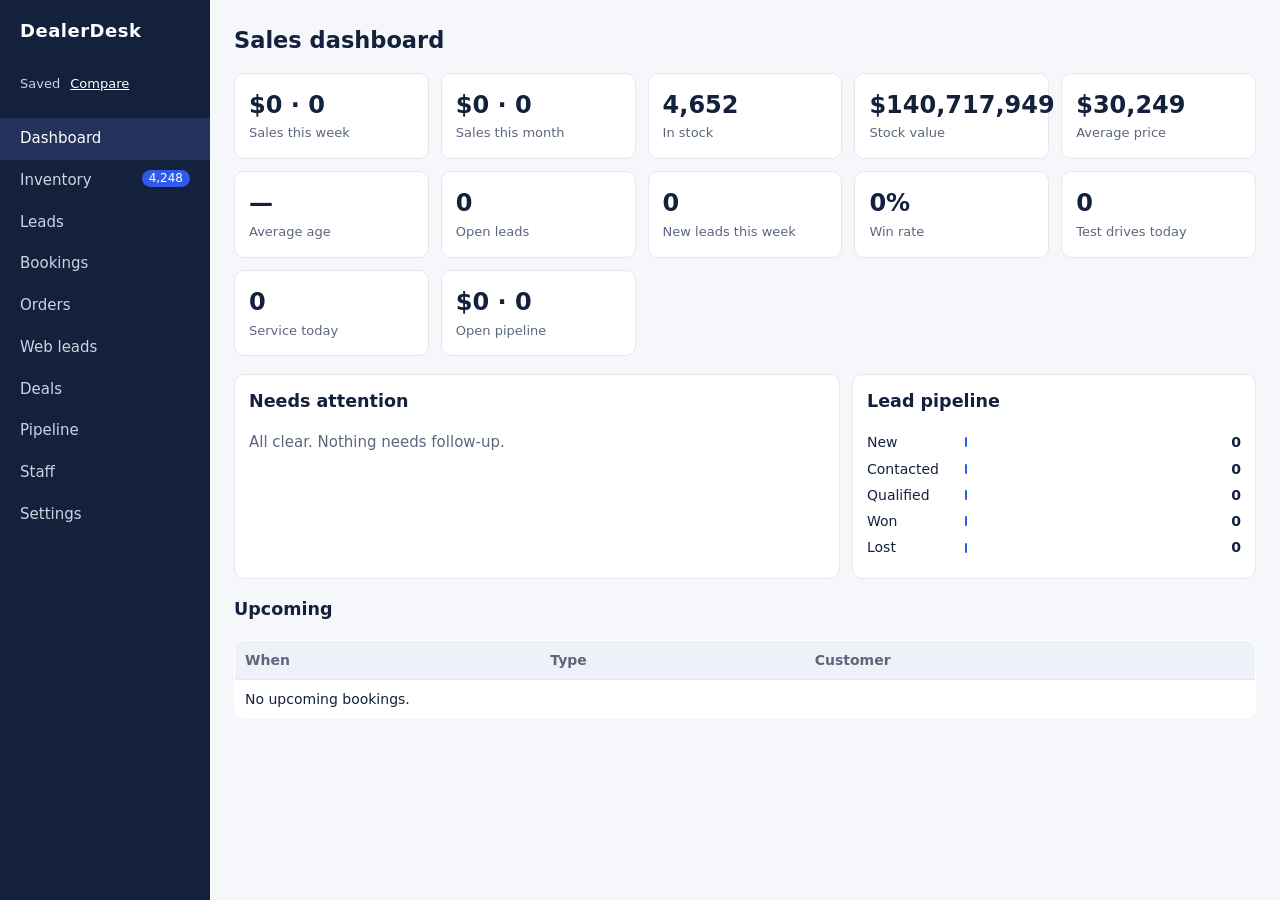
==== app.html @ 55e69df9 "Pipeline cards link to lead drawer via DDLeads.linkFor (same id, safe link only, escaped); tests" ====
<!doctype html><html lang="en"><head><meta charset="utf-8"><meta name="viewport" content="width=device-width,initial-scale=1">
<meta http-equiv="Content-Security-Policy" content="default-src 'self'; img-src data: blob: 'self' https:; style-src 'self' 'unsafe-inline'; script-src 'self' 'unsafe-inline'">
<link rel="icon" type="image/svg+xml" href="data:image/svg+xml,%3Csvg xmlns='http://www.w3.org/2000/svg' viewBox='0 0 64 64'%3E%3Crect width='64' height='64' rx='14' fill='#14213d'/%3E%3Ctext x='32' y='42' font-family='Helvetica,Arial,sans-serif' font-size='28' font-weight='700' fill='#fff' text-anchor='middle'%3EDD%3C/text%3E%3C/svg%3E"><title>DealerDesk</title>
<style>
:root{--ink:#14213d;--muted:#5c677d;--line:#e3e7ee;--bg:#f6f7fb;--card:#fff;--acc:#2f5bea;--ok:#1f8a5b;--warn:#b7791f;--bad:#c0392b}
*{box-sizing:border-box}body{margin:0;font:15px/1.45 system-ui,-apple-system,Segoe UI,Roboto,sans-serif;color:var(--ink);background:var(--bg);display:flex;min-height:100vh}
nav{width:210px;background:var(--ink);color:#fff;padding:18px 0;flex-shrink:0}nav h1{font-size:18px;margin:0 20px 18px;letter-spacing:.5px}
nav button{display:flex;justify-content:space-between;width:100%;background:none;border:0;color:#cdd3e0;text-align:left;padding:10px 20px;font:inherit;cursor:pointer}
nav button.on,nav button:hover{background:#22325a;color:#fff}.badge{background:var(--acc);color:#fff;border-radius:10px;padding:0 7px;font-size:12px}
main{flex:1;padding:24px;overflow:auto}h2{margin:0 0 16px;font-weight:600}
.kpis{display:grid;grid-template-columns:repeat(auto-fit,minmax(170px,1fr));gap:12px;margin-bottom:18px}
.kpi,.card{background:var(--card);border:1px solid var(--line);border-radius:10px;padding:14px}.kpi b{display:block;font-size:24px}.kpi span{color:var(--muted);font-size:13px}
table{width:100%;border-collapse:collapse;background:var(--card);border:1px solid var(--line);border-radius:10px;overflow:hidden}
th,td{padding:9px 10px;border-bottom:1px solid var(--line);text-align:left;font-size:14px}th{background:#eef1f7;font-weight:600;color:var(--muted)}
.pill{padding:2px 8px;border-radius:10px;font-size:12px;background:#eef1f7}.pill.closed{background:#e3f4ec;color:var(--ok)}.pill.pending{background:#fbf0dc;color:var(--warn)}.pill.lost{background:#f8e1de;color:var(--bad)}
form.row{display:flex;flex-wrap:wrap;gap:8px;margin:0 0 14px}input,select{padding:8px;border:1px solid var(--line);border-radius:6px;font:inherit}
.btn{background:var(--acc);color:#fff;border:0;border-radius:6px;padding:8px 14px;font:inherit;cursor:pointer}.btn.ghost{background:#fff;color:var(--ink);border:1px solid var(--line)}
.thumb{width:64px;height:42px;object-fit:cover;border-radius:4px;background:#eef1f7;display:block}.nophoto{width:64px;height:42px;border-radius:4px;background:#eef1f7}
.toast{position:fixed;right:18px;bottom:18px;background:var(--ink);color:#fff;padding:10px 16px;border-radius:8px;opacity:0;transition:.3s}.toast.on{opacity:1}
@media(max-width:700px){body{flex-direction:column}nav{width:100%;display:flex;overflow-x:auto;padding:8px}nav h1{display:none}nav button{width:auto;white-space:nowrap}main{padding:14px}table{display:block;overflow-x:auto;white-space:nowrap}.btn,input,select,nav button{min-height:44px}input,select{font-size:16px}}
@media(prefers-color-scheme:dark){:root{--ink:#e6e9f2;--muted:#9aa5bd;--line:#2c3550;--bg:#0f1424;--card:#171e33}nav{background:#0a0f1d}th{background:#1f2740}.btn.ghost{background:var(--card)}input,select{background:#0f1424;color:var(--ink)}.toast{background:#2f5bea}.pill,.thumb,.nophoto{background:#1f2740}}
.muted{color:var(--muted)}.row input[type=search]{min-width:240px;flex:1}details summary{cursor:pointer;font-weight:600}.btn[disabled]{opacity:.45;cursor:default}.board{display:grid;grid-template-columns:repeat(6,minmax(0,1fr));gap:10px;align-items:start}.pcol{background:var(--card);border:1px solid var(--line);border-radius:10px;padding:10px;min-width:0}.pcol h3{margin:0 0 8px;font-size:15px;display:flex;justify-content:space-between;align-items:center}.pcard{border:1px solid var(--line);border-radius:8px;padding:9px;margin-bottom:8px;display:grid;gap:3px;background:var(--bg);overflow-wrap:anywhere}.pcard span{font-size:14px}.pcard label{display:grid;gap:2px;font-size:12px;margin-top:4px}.pcard select{width:100%;min-height:44px}.plink{display:inline-flex;align-items:center;justify-content:center;min-height:44px;margin-top:4px;text-decoration:none}.pempty{margin:4px 0;font-size:13px}@media(max-width:1100px){.board{grid-template-columns:repeat(3,minmax(0,1fr))}}@media(max-width:700px){.board{grid-template-columns:minmax(0,1fr)}}.dash2{display:grid;grid-template-columns:minmax(0,3fr) minmax(0,2fr);gap:12px;margin-bottom:18px}.att{margin:0;padding-left:18px}.att li{margin:4px 0}.att li.hi{color:var(--bad)}.pipe{display:grid;grid-template-columns:90px 1fr 40px;align-items:center;gap:8px;margin:6px 0;font-size:14px}.pipe i{display:block;height:10px;border-radius:5px;background:var(--acc);min-width:2px}.pipe b{text-align:right}@media(max-width:700px){.dash2{grid-template-columns:1fr}}.ta{position:relative;flex:1;min-width:240px;display:flex}.ta input{flex:1}.ta-list{display:none;position:absolute;top:100%;left:0;right:0;z-index:5;background:var(--card);border:1px solid var(--line);border-radius:6px;max-height:320px;overflow:auto;box-shadow:0 6px 18px rgba(0,0,0,.12)}.ta-item{padding:9px 12px;cursor:pointer}.ta-item:hover{background:var(--bg)}.row input[type=number][data-inv]{width:110px}
.detail{display:grid;grid-template-columns:minmax(0,3fr) minmax(0,2fr);gap:22px;margin-bottom:18px}.hero-img{width:100%;aspect-ratio:16/10;object-fit:cover;border-radius:10px;background:var(--line)}.thumbs{display:flex;gap:8px;margin-top:8px;overflow-x:auto}.tbtn{border:2px solid transparent;padding:0;border-radius:6px;background:none;cursor:pointer}.tbtn.on{border-color:var(--acc)}.tbtn img{width:84px;height:54px;object-fit:cover;border-radius:4px;display:block}.price{font-size:28px;font-weight:700;margin:4px 0 8px}.specs th{width:160px}.feat{columns:2;padding-left:18px}main a{color:inherit}.pill.available{background:#e3f4ec;color:var(--ok)}.pill.hold{background:#fbf0dc;color:var(--warn)}.pill.sold{background:#f8e1de;color:var(--bad)}@media(max-width:800px){.detail{grid-template-columns:1fr}.feat{columns:1}}.dd-heart{background:none;border:1px solid var(--line);border-radius:6px;min-width:44px;min-height:44px;font-size:18px;color:var(--bad);cursor:pointer}.favbar{margin:0 20px 12px;font-size:13px;color:#cdd3e0}.favbar a{color:#fff}.favbar a{display:inline-flex;align-items:center;min-height:44px;padding:0 6px}</style></head><body>
<nav id="nav"><h1>DealerDesk</h1></nav><main id="main"></main><div class="toast" id="toast"></div>
<link rel="stylesheet" href="modules/booking.css"><link rel="stylesheet" href="modules/order.css">
<script>// DealerDesk data schema — standalone, no dependencies.
// Every normalize* function returns a clean object or throws SchemaError.
'use strict';

class SchemaError extends Error {
  constructor(field, message) { super(field + ': ' + message); this.field = field; }
}

const ENUMS = {
  condition: ['new', 'used'],
  carStatus: ['available', 'hold', 'sold'],
  testDriveStatus: ['requested', 'confirmed', 'completed', 'cancelled', 'no_show'],
  serviceType: ['oil_change', 'tires', 'brakes', 'inspection', 'detailing', 'diagnostic', 'other'],
  serviceStatus: ['booked', 'in_progress', 'done', 'cancelled'],
  leadSource: ['website', 'walk_in', 'phone', 'referral', 'social', 'other'],
  leadStatus: ['new', 'contacted', 'qualified', 'won', 'lost'],
  bodyType: ['sedan', 'coupe', 'hatchback', 'wagon', 'convertible', 'suv', 'pickup', 'minivan', 'van'],
  fuelType: ['gasoline', 'diesel', 'hybrid', 'plug-in hybrid', 'electric'],
  drivetrain: ['FWD', 'RWD', 'AWD', '4WD'],
};

const text = (v, max) => (typeof v === 'string' || (typeof v === 'number' && Number.isFinite(v)))
  ? String(v).replace(/[\u0000-\u001f\u007f\u2028\u2029]/g, ' ').replace(/\s+/g, ' ').trim().slice(0, max) : '';

function req(field, v, max) { const t = text(v, max); if (!t) throw new SchemaError(field, 'is required'); return t; }
function oneOf(field, v, list, dflt) {
  if (v == null || v === '') { if (dflt !== undefined) return dflt; throw new SchemaError(field, 'is required'); }
  const t = String(v).toLowerCase();
  if (!list.includes(t)) throw new SchemaError(field, 'must be one of ' + list.join(', '));
  return t;
}
function id(field, v) {
  const t = String(v == null ? '' : v);
  if (!/^[A-Za-z0-9_-]{1,40}$/.test(t)) throw new SchemaError(field, 'must be 1-40 letters, digits, - or _');
  return t;
}
function num(field, v, min, max, int) {
  const n = Number(v);
  if (typeof v === 'boolean' || (typeof v === 'string' && !v.trim()) || v == null || !Number.isFinite(n) || n < min || n > max || (int && !Number.isInteger(n)))
    throw new SchemaError(field, 'must be a ' + (int ? 'whole ' : '') + 'number from ' + min + ' to ' + max);
  return n;
}
function vin(v) {
  const t = text(v, 17).toUpperCase();
  if (!/^[A-HJ-NPR-Z0-9]{17}$/.test(t)) throw new SchemaError('vin', 'must be 17 characters (no I, O or Q)');
  return t;
}
function phone(field, v, optional) {
  const t = text(v, 30);
  if (!t && optional) return '';
  const digits = t.replace(/\D/g, '');
  if (digits.length < 7 || digits.length > 15 || !/^[+0-9 ().-]+$/.test(t)) throw new SchemaError(field, 'is not a valid phone number');
  return t;
}
function email(field, v, optional) {
  const t = text(v, 120).toLowerCase();
  if (!t && optional) return '';
  if (!/^[^\s@<>"']+@[^\s@<>"']+\.[a-z]{2,}$/.test(t)) throw new SchemaError(field, 'is not a valid email');
  return t;
}
// ISO local date-time "YYYY-MM-DDTHH:MM"
function when(field, v) {
  const t = text(v, 16);
  const m = /^(\d{4})-(\d{2})-(\d{2})T(\d{2}):(\d{2})$/.exec(t);
  if (!m) throw new SchemaError(field, 'must look like 2026-11-02T14:30');
  const d = new Date(+m[1], m[2] - 1, +m[3], +m[4], +m[5]);
  if (d.getMonth() !== m[2] - 1 || d.getDate() !== +m[3] || +m[4] > 23 || +m[5] > 59) throw new SchemaError(field, 'is not a real date/time');
  return t;
}
// Photos: https URLs or relative paths to image files inside the site. Nothing else.
function safeUrl(v) {
  if (typeof v !== 'string') return '';
  const u = v.trim();
  if (!u || u.length > 500 || /[\s"'<>\\`]/.test(u) || u.includes('..')) return '';
  if (/^https:\/\/[A-Za-z0-9.-]+(\/[A-Za-z0-9_\/.%~+-]*)?(\?[A-Za-z0-9_=&.%-]*)?$/.test(u)) return u;
  if (/^(\.\/)?[A-Za-z0-9_-][A-Za-z0-9_\/.-]*\.(webp|jpe?g|png|avif)$/i.test(u)) return u;
  return '';
}
function list(v, max, itemMax) {
  const out = [], seen = new Set();
  for (const x of Array.isArray(v) ? v : []) {
    const t = text(x, itemMax);
    if (t && !seen.has(t.toLowerCase())) { seen.add(t.toLowerCase()); out.push(t); }
  }
  return out.slice(0, max);
}
function obj(v, what) { if (!v || typeof v !== 'object' || Array.isArray(v)) throw new SchemaError(what, 'must be an object'); return v; }

function normalizeCustomer(c, field) {
  obj(c, field);
  const out = { name: req(field + '.name', c.name, 80), phone: phone(field + '.phone', c.phone, true), email: email(field + '.email', c.email, true) };
  if (!out.phone && !out.email) throw new SchemaError(field, 'needs a phone or an email');
  return out;
}

// Optional spec fields: only included when present and valid; a bad value throws.
function optNum(c, k, min, max) { return c[k] == null || c[k] === '' ? {} : { [k]: num(k, c[k], min, max, true) }; }
function optText(c, k, max) { const t = text(c[k], max); return t ? { [k]: t } : {}; }
function optSpecs(c) {
  const o = {
    ...optText(c, 'description', 600),
    ...(c.body_type ? { body_type: oneOf('body_type', c.body_type, ENUMS.bodyType) } : {}),
    ...optText(c, 'engine', 60), ...optText(c, 'transmission', 40),
    ...(c.drivetrain ? { drivetrain: oneOf('drivetrain', String(c.drivetrain).toLowerCase(), ENUMS.drivetrain.map(x => x.toLowerCase())).toUpperCase() } : {}),
    ...(c.fuel_type ? { fuel_type: oneOf('fuel_type', c.fuel_type, ENUMS.fuelType) } : {}),
    ...optNum(c, 'horsepower', 40, 2000),
    ...optNum(c, 'mpg_city', 5, 150), ...optNum(c, 'mpg_highway', 5, 150), ...optNum(c, 'mpg_combined', 5, 150),
    ...optNum(c, 'mpge', 20, 200), ...optNum(c, 'range_miles', 30, 700),
    ...optNum(c, 'doors', 2, 5), ...optNum(c, 'seats', 1, 15),
    ...optText(c, 'interior_color', 30),
  };
  if (o.fuel_type === 'electric' && (o.mpg_city || o.mpg_highway)) throw new SchemaError('mpg_city', 'electric cars use range_miles, not MPG');
  return o;
}
const optionalSpecs = optSpecs;

const YEAR_MAX = new Date().getFullYear() + 2;

function normalizeCar(c) {
  obj(c, 'car');
  const condition = oneOf('condition', c.condition, ENUMS.condition);
  const mileage = c.mileage == null || c.mileage === '' ? 0 : num('mileage', c.mileage, 0, 2000000, true);
  return {
    id: id('id', c.id),
    stock_no: req('stock_no', c.stock_no, 20),
    vin: vin(c.vin),
    year: num('year', c.year, 1900, YEAR_MAX, true),
    make: req('make', c.make, 40),
    model: req('model', c.model, 60),
    trim: text(c.trim, 60),
    price_cents: (c.price == null && c.price_cents != null) ? num('price_cents', c.price_cents, 0, 1000000000, true) : Math.round(num('price', c.price, 0, 10000000) * 100),
    mileage,
    color: text(c.color, 30),
    condition,
    status: oneOf('status', c.status, ENUMS.carStatus, 'available'),
    photos: (Array.isArray(c.photos) ? c.photos : []).map(safeUrl).filter(Boolean).slice(0, 30),
    features: list(c.features, 40, 60),
    ...optionalSpecs(c),
  };
}

function normalizeTestDrive(t, cars) {
  obj(t, 'test_drive');
  const out = {
    id: id('id', t.id),
    customer: normalizeCustomer(t.customer, 'customer'),
    car_id: id('car_id', t.car_id),
    at: when('at', t.at),
    status: oneOf('status', t.status, ENUMS.testDriveStatus, 'requested'),
    notes: text(t.notes, 300),
  };
  if (cars) {
    const car = cars.find(c => c.id === out.car_id);
    if (!car) throw new SchemaError('car_id', 'no car with that id');
    if (car.status === 'sold' && out.status !== 'cancelled') throw new SchemaError('car_id', 'that car is sold');
  }
  return out;
}

function normalizeServiceBooking(s) {
  obj(s, 'service_booking');
  const v = obj(s.vehicle, 'vehicle');
  return {
    id: id('id', s.id),
    customer: normalizeCustomer(s.customer, 'customer'),
    vehicle: {
      year: num('vehicle.year', v.year, 1900, YEAR_MAX, true),
      make: req('vehicle.make', v.make, 40),
      model: req('vehicle.model', v.model, 60),
      vin: v.vin ? vin(v.vin) : '',
      plate: text(v.plate, 12).toUpperCase(),
    },
    service_type: oneOf('service_type', s.service_type, ENUMS.serviceType),
    at: when('at', s.at),
    status: oneOf('status', s.status, ENUMS.serviceStatus, 'booked'),
    notes: text(s.notes, 300),
  };
}

function normalizeLead(l, cars) {
  obj(l, 'lead');
  const out = {
    id: id('id', l.id),
    name: req('name', l.name, 80),
    phone: phone('phone', l.phone, true),
    email: email('email', l.email, true),
    interest_car_id: l.interest_car_id ? id('interest_car_id', l.interest_car_id) : null,
    source: oneOf('source', l.source, ENUMS.leadSource, 'website'),
    status: oneOf('status', l.status, ENUMS.leadStatus, 'new'),
    notes: text(l.notes, 1000),
  };
  if (!out.phone && !out.email) throw new SchemaError('lead', 'needs a phone or an email');
  if (cars && out.interest_car_id && !cars.some(c => c.id === out.interest_car_id)) throw new SchemaError('interest_car_id', 'no car with that id');
  return out;
}

const MAX_CARS = 20000;
// Whole dealership dataset. Unique ids per collection, cross-references checked.
function normalizeDealership(d) {
  obj(d, 'dealership');
  const arr = (v, name) => { if (v == null) return []; if (!Array.isArray(v)) throw new SchemaError(name, 'must be a list'); return v; };
  const uniq = (arr, name) => { const s = new Set(); for (const x of arr) { if (s.has(x.id)) throw new SchemaError(name, 'duplicate id ' + x.id); s.add(x.id); } return arr; };
  const rawCars = arr(d.cars, 'cars');
  if (rawCars.length > MAX_CARS) throw new SchemaError('cars', 'too many cars: ' + rawCars.length + ' (limit ' + MAX_CARS + '). Split the inventory or raise MAX_CARS.');
  const cars = uniq(rawCars.map(normalizeCar), 'cars');
  const stock = new Set(); for (const c of cars) { if (stock.has(c.stock_no)) throw new SchemaError('cars', 'duplicate stock_no ' + c.stock_no); stock.add(c.stock_no); }
  return {
    dealer_name: text(d.dealer_name, 80) || 'Our dealership',
    cars,
    test_drives: uniq(arr(d.test_drives, 'test_drives').map(t => normalizeTestDrive(t, cars)), 'test_drives'),
    service_bookings: uniq(arr(d.service_bookings, 'service_bookings').map(normalizeServiceBooking), 'service_bookings'),
    leads: uniq(arr(d.leads, 'leads').map(l => normalizeLead(l, cars)), 'leads'),
  };
}

const api = { MAX_CARS, SchemaError, ENUMS, safeUrl, normalizeCar, normalizeTestDrive, normalizeServiceBooking, normalizeLead, normalizeDealership };
if (typeof module !== 'undefined' && module.exports) module.exports = api;
else if (typeof window !== 'undefined') window.DealerDeskSchema = api;
</script>
<script>// DealerDesk sales dashboard data. Plain JS, no dependencies, pure functions (no DOM, no storage writes).
// Node: require('./dashboard.js')   Browser: window.DealerDeskDashboard
// Every function takes plain data plus `now` (Date, ms or ISO string; default = current time) and never throws
// on missing/empty/odd input. Money is in cents. "Today/week/month" use the local time zone; weeks start Monday.
(function (root) {
  'use strict';
  var DAY = 86400000;
  var arr = function (v) { return Array.isArray(v) ? v.filter(function (x) { return x && typeof x === 'object'; }) : []; };
  var cents = function (v) { var n = Number(v); return Number.isFinite(n) && n > 0 ? Math.round(n) : 0; };
  var inc = function (o, k) { k = k == null || k === '' ? 'unknown' : String(k); if (!Object.prototype.hasOwnProperty.call(o, k) && k in o) k = 'unknown:' + k; o[k] = (Object.prototype.hasOwnProperty.call(o, k) ? o[k] : 0) + 1; };
  var pad = function (n) { return String(n).padStart(2, '0'); };
  function toDate(v) {
    if (v instanceof Date) return isNaN(v) ? null : v;
    if (typeof v === 'number' && Number.isFinite(v)) return new Date(v);
    if (typeof v === 'string' && v.trim()) {
      var m = /^(\d{4})-(\d{2})-(\d{2})(?:[T ](\d{2}):(\d{2}))?$/.exec(v.trim()); // local date or local date-time
      if (m) return new Date(+m[1], m[2] - 1, +m[3], +(m[4] || 0), +(m[5] || 0));
      var d = new Date(v); return isNaN(d) ? null : d;
    }
    return null;
  }
  function nowDate(now) { return toDate(now == null ? Date.now() : now) || new Date(); }
  function dayKey(d) { return d.getFullYear() + '-' + pad(d.getMonth() + 1) + '-' + pad(d.getDate()); }
  function startOfDay(d) { return new Date(d.getFullYear(), d.getMonth(), d.getDate()); }
  function startOfWeek(d) { var s = startOfDay(d); s.setDate(s.getDate() - ((s.getDay() + 6) % 7)); return s; }
  function startOfMonth(d) { return new Date(d.getFullYear(), d.getMonth(), 1); }

  // When a record was created: createdAt / created_at / listed_at / added_at, else the app's uid() timestamp ("ld-<base36 ms><4 random>").
  function createdTime(r) {
    var v = r.createdAt != null ? r.createdAt : r.created_at != null ? r.created_at : r.listed_at != null ? r.listed_at : r.added_at;
    var d = toDate(v); if (d) return d.getTime();
    var m = /^[a-z]+-([0-9a-z]{7,9})[0-9a-z]{4}$/.exec(String(r.id || ''));
    if (m) { var t = parseInt(m[1], 36); if (t > 1.5e12 && t < 4e12) return t; }
    return null;
  }
  // Appointment time: schema `at` ("YYYY-MM-DDTHH:MM") or booking module `date` + `time`.
  function apptTime(b) { return toDate(b.at || (b.date ? b.date + (b.time ? 'T' + b.time : '') : null)); }
  function customerName(b) { var c = b.customer; return (c && typeof c === 'object' ? c.name : c) || b.name || ''; }

  // Status normalisation across the app (schema names) and the booking module.
  var TD_MAP = Object.assign(Object.create(null), { booked: 'requested', 'no-show': 'no_show' });
  var SV_MAP = Object.assign(Object.create(null), { scheduled: 'booked', 'checked-in': 'in_progress', 'in-progress': 'in_progress', ready: 'in_progress', 'picked-up': 'done' });
  var tdStatus = function (s) { s = String(s || 'requested').toLowerCase(); return TD_MAP[s] || s; };
  var svStatus = function (s) { s = String(s || 'booked').toLowerCase(); return SV_MAP[s] || s; };

  function pick(data, a, b) { data = data && typeof data === 'object' ? data : {}; return arr(data[a] != null ? data[a] : data[b]); }

  function inventoryStats(cars, now) {
    var n = nowDate(now).getTime(), list = arr(cars);
    var out = { total: list.length, available: 0, hold: 0, sold: 0, by_body_type: {}, by_fuel: {}, by_make: {}, avg_price_cents: 0, avg_age_days: null, stock_value_cents: 0 };
    var priceSum = 0, priceN = 0, ageSum = 0, ageN = 0;
    list.forEach(function (c) {
      var st = String(c.status || 'available').toLowerCase(); if (st === 'pending') st = 'hold';
      if (st === 'available' || st === 'hold' || st === 'sold') out[st]++;
      inc(out.by_body_type, c.body_type); inc(out.by_fuel, c.fuel_type || c.fuel); inc(out.by_make, c.make);
      var p = cents(c.price_cents != null ? c.price_cents : Number(c.price) * 100);
      if (st === 'available' || st === 'hold') { if (p) { priceSum += p; priceN++; } out.stock_value_cents += p; }
      var t = createdTime(c); if (t != null && t <= n && (st === 'available' || st === 'hold')) { ageSum += (n - t) / DAY; ageN++; }
    });
    out.avg_price_cents = priceN ? Math.round(priceSum / priceN) : 0; // unsold cars only
    out.avg_age_days = ageN ? Math.round(ageSum / ageN * 10) / 10 : null; // null when no car has a listed/created time
    return out;
  }

  function leadStats(leads, now) {
    var d = nowDate(now), day0 = startOfDay(d).getTime(), wk0 = startOfWeek(d).getTime(), list = arr(leads);
    var out = { total: list.length, by_status: { new: 0, contacted: 0, qualified: 0, won: 0, lost: 0 }, by_source: {}, new_today: 0, new_this_week: 0, conversion_rate: 0, win_rate: 0 };
    list.forEach(function (l) {
      inc(out.by_status, String(l.status || 'new').toLowerCase()); inc(out.by_source, l.source || (l.interest ? 'website' : null));
      var t = createdTime(l); if (t != null) { if (t >= day0) out.new_today++; if (t >= wk0) out.new_this_week++; }
    });
    var won = out.by_status.won, lost = out.by_status.lost;
    out.conversion_rate = list.length ? Math.round(won / list.length * 1000) / 1000 : 0; // won / all leads
    out.win_rate = won + lost ? Math.round(won / (won + lost) * 1000) / 1000 : 0;      // won / closed (won+lost)
    return out;
  }

  function bookingStats(list, now, normStatus, inactive) {
    var d = nowDate(now), today = dayKey(d), out = { total: 0, today: [], upcoming: [], by_status: {} };
    arr(list).forEach(function (b) {
      var s = normStatus(b.status); out.total++; inc(out.by_status, s);
      var t = apptTime(b); if (!t || inactive[s]) return;
      var item = { id: b.id, at: t.getTime(), when: dayKey(t) + 'T' + pad(t.getHours()) + ':' + pad(t.getMinutes()), customer: customerName(b), status: s, car_id: b.car_id || b.vin || b.stock || null, service_type: b.service_type || b.type || undefined };
      if (dayKey(t) === today) out.today.push(item); else if (t > d) out.upcoming.push(item);
    });
    var by = function (a, b) { return a.at - b.at; }; out.today.sort(by); out.upcoming.sort(by);
    return out;
  }
  var testDriveStats = function (list, now) { return bookingStats(list, now, tdStatus, { cancelled: 1, completed: 1, no_show: 1 }); };
  var serviceStats = function (list, now) { return bookingStats(list, now, svStatus, { cancelled: 1, done: 1 }); };

  // Deals (app: pending/closed/lost) and orders (any status string) as one pipeline.
  function dealAmount(x) { return cents(x.price_cents != null ? x.price_cents : x.total_cents != null ? x.total_cents : Number(x.price != null ? x.price : x.total) * 100); }
  function pipeline(deals, orders) {
    var out = { stages: Object.create(null), open_count: 0, open_value_cents: 0 };
    var add = function (x, kind) {
      var s = String(x.status || x.stage || 'pending').toLowerCase(), a = dealAmount(x);
      var g = Object.prototype.hasOwnProperty.call(out.stages, s) ? out.stages[s] : (out.stages[s] = { count: 0, value_cents: 0, deals: 0, orders: 0 });
      g.count++; g.value_cents += a; g[kind]++;
      if (!/^(closed|won|sold|delivered|completed|lost|cancelled|canceled)$/.test(s)) { out.open_count++; out.open_value_cents += a; }
    };
    arr(deals).forEach(function (x) { add(x, 'deals'); }); arr(orders).forEach(function (x) { add(x, 'orders'); });
    return out;
  }

  function salesTotals(deals, orders, now) {
    var d = nowDate(now), wk0 = startOfWeek(d).getTime(), mo0 = startOfMonth(d).getTime(), end = d.getTime();
    var out = { week_cents: 0, week_count: 0, month_cents: 0, month_count: 0 };
    arr(deals).concat(arr(orders)).forEach(function (x) {
      if (!/^(closed|won|sold|delivered|completed)$/.test(String(x.status || '').toLowerCase())) return;
      var t = toDate(x.closed_at || x.closedAt || x.date || x.created_at || x.createdAt); if (!t) return; t = t.getTime();
      if (t > end) return; // ignore future-dated
      var a = dealAmount(x);
      if (t >= wk0) { out.week_cents += a; out.week_count++; }
      if (t >= mo0) { out.month_cents += a; out.month_count++; }
    });
    return out;
  }

  function needsAttention(data, now) {
    var d = nowDate(now), n = d.getTime(), today = dayKey(d), out = [];
    pick(data, 'leads').forEach(function (l) {
      if (String(l.status || 'new').toLowerCase() !== 'new' || l.contacted_at || l.contactedAt) return;
      var t = createdTime(l); if (t == null || n - t <= DAY) return;
      out.push({ type: 'lead_uncontacted', id: l.id, name: l.name || '', hours_waiting: Math.floor((n - t) / 3600000), message: (l.name || 'A lead') + ' has waited over 24 hours with no contact.' });
    });
    pick(data, 'test_drives', 'testDrives').forEach(function (b) {
      var t = apptTime(b); if (!t || dayKey(t) !== today || tdStatus(b.status) !== 'requested') return;
      out.push({ type: 'test_drive_unconfirmed', id: b.id, name: customerName(b), at: t.getTime(), message: 'Test drive today at ' + pad(t.getHours()) + ':' + pad(t.getMinutes()) + ' for ' + (customerName(b) || 'a customer') + ' is not confirmed.' });
    });
    return out.sort(function (a, b) { return (b.hours_waiting || 0) - (a.hours_waiting || 0) || (a.at || 0) - (b.at || 0); });
  }

  function summary(data, now) {
    var d = nowDate(now);
    var deals = pick(data, 'deals'), orders = pick(data, 'orders');
    return {
      generated_at: d.toISOString(),
      inventory: inventoryStats(pick(data, 'cars'), d),
      leads: leadStats(pick(data, 'leads'), d),
      test_drives: testDriveStats(pick(data, 'test_drives', 'testDrives'), d),
      service: serviceStats(pick(data, 'service_bookings', 'serviceBookings'), d),
      pipeline: pipeline(deals, orders),
      sales: salesTotals(deals, orders, d),
      needs_attention: needsAttention(data, d),
    };
  }

  // Convenience: build `data` from the live app's localStorage (read-only). getItem = key => string|null.
  // baseCars = cars.json `cars`. Keys: 'dealerdesk.v2' (app state), 'dealerdesk.leads.v1' (web leads), 'dealerdesk_booking' (booking module).
  function fromStorage(getItem, baseCars) {
    var read = function (k) { try { var v = getItem(k); return v ? JSON.parse(v) : null; } catch (e) { return null; } };
    var st = read('dealerdesk.v2') || {}, web = read('dealerdesk.leads.v1'), bk = read('dealerdesk_booking') || {};
    var removed = {};
    (Array.isArray(st.cars_removed) ? st.cars_removed : []).forEach(function (id) { removed[id] = 1; });
    var ov = st.car_overrides && typeof st.car_overrides === 'object' ? st.car_overrides : {};
    var seen = {}, all = arr(baseCars).concat(arr(st.cars_added));
    var cars = all.reverse().filter(function (c) { if (c.id == null) return true; var k = String(c.id); if (seen[k]) return false; seen[k] = 1; return true; }).reverse()
      .filter(function (c) { return !removed[c.id]; })
      .map(function (c) { return ov[c.id] ? Object.assign({}, c, ov[c.id]) : c; });
    return {
      cars: cars,
      leads: arr(st.leads).concat(arr(web)),
      test_drives: arr(st.test_drives).concat(arr(bk.testDrives)),
      service_bookings: arr(st.service_bookings).concat(arr(bk.serviceBookings || bk.services)),
      deals: arr(st.deals),
      orders: arr(st.orders),
    };
  }

  var api = { summary: summary, inventoryStats: inventoryStats, leadStats: leadStats, testDriveStats: testDriveStats, serviceStats: serviceStats,
    pipeline: pipeline, salesTotals: salesTotals, needsAttention: needsAttention, fromStorage: fromStorage, _createdTime: createdTime };
  if (typeof module !== 'undefined' && module.exports) module.exports = api; else root.DealerDeskDashboard = api;
})(typeof self !== 'undefined' ? self : this);
</script><script src="modules/store.js"></script><script src="modules/inventory.js"></script><script src="modules/favorites.js"></script><script src="modules/compare.js"></script><script src="modules/leads.js"></script><script src="modules/qr.js"></script><script src="modules/qr-label.js"></script><script src="modules/booking.js"></script><script src="modules/order.js"></script>
<script>
(function(){
'use strict';
var S=window.DealerDeskSchema,KEY='dealerdesk.v2',OLD='dealerdesk.v1',PAGE=50;
var WL=null;try{if(window.DDLeads)WL=window.DDLeads.create()}catch(e){}
function uid(p){return p+'-'+Date.now().toString(36)+Math.random().toString(36).slice(2,6)}
function today(){var d=new Date();return d.getFullYear()+'-'+String(d.getMonth()+1).padStart(2,'0')+'-'+String(d.getDate()).padStart(2,'0')}
function esc(v){return String(v==null?'':v).replace(/[&<>"']/g,function(c){return'&#'+c.charCodeAt(0)+';'})}
var base={dealer_name:'',cars:[],test_drives:[],service_bookings:[],leads:[]},baseOk=false;
function blank(){return{schema:2,settings:{dealer_name:'',currency:'USD',tax_rate:6,sound:true},staff:[{id:'st-1',name:'Dana Reyes',role:'Sales Manager'},{id:'st-2',name:'Marcus Lee',role:'Sales'},{id:'st-3',name:'Priya Shah',role:'Service Advisor'}],
 deals:[],leads:[],test_drives:[],service_bookings:[],seeded:false,car_overrides:{},cars_added:[],cars_removed:[]}}
/* v1 -> v2 migration (old app field names -> schema.js names). Invalid old records are dropped, not crashed on. */
function migrate(o){var d=blank(),bad=0;o=o||{};var st=o.settings||{};
 d.settings={dealer_name:st.dealer||'',currency:st.currency||'USD',tax_rate:+st.taxRate||0,sound:st.sound!==false};
 if(Array.isArray(o.staff)&&o.staff.length)d.staff=o.staff.map(function(s){return{id:'st-'+String(s.id).replace(/[^\w-]/g,''),name:String(s.name||''),role:String(s.role||'Sales')}});
 var sample=NM(),map=NM();['c1','c2','c3','c4'].forEach(function(k){sample[k]=1});
 (o.cars||[]).forEach(function(c){if(sample[c.id])return;try{var n=S.normalizeCar({id:'car-u'+String(c.id).replace(/[^\w-]/g,''),stock_no:'U'+String(c.id).slice(-8),vin:c.vin,year:c.year,make:c.make,model:c.model,price:+c.price||0,mileage:+c.mileage||0,condition:'used',status:{Pending:'hold',Sold:'sold'}[c.status]||'available',photos:c.photo?[c.photo]:[]});d.cars_added.push(n);map[c.id]=n.id}catch(e){bad++}});
 d.leads=[];(o.leads||[]).forEach(function(l){try{d.leads.push(S.normalizeLead({id:'ld-u'+String(l.id).replace(/[^\w-]/g,''),name:l.name,phone:l.phone,interest_car_id:map[l.carId]||null,source:{'Walk-in':'walk_in',Phone:'phone',Website:'website'}[l.source]||'other',status:{New:'new',Contacted:'contacted',Qualified:'qualified',Closed:'won',Lost:'lost'}[l.status]||'new',notes:l.source==='QR'?'QR code':''}))}catch(e){bad++}});
 d.test_drives=[];d.service_bookings=[];
 (o.deals||[]).forEach(function(x){if(!map[x.carId])return;d.deals.push({id:'dl-u'+String(x.id).replace(/[^\w-]/g,''),car_id:map[x.carId],buyer:String(x.buyer||''),price_cents:Math.round((+x.price||0)*100),staff_id:'st-'+x.staffId,status:{Closed:'closed',Lost:'lost'}[x.status]||'pending',date:x.date||today()})});
 d.seeded=true;d.migrated_from_v1=true;d.migration_dropped=bad;return d}
function load(){try{var r=localStorage.getItem(KEY);if(r){var d=JSON.parse(r);if(d&&d.schema===2)return Object.assign(blank(),d)}}catch(e){}
 try{var o=localStorage.getItem(OLD);if(o){var m=migrate(JSON.parse(o));return m}}catch(e){}var b=blank();b.firstRun=true;return b}
var st=load();function save(){var c=Object.assign({},st);delete c.firstRun;localStorage.setItem(KEY,JSON.stringify(c))}
function seedFromBase(){if(!st.seeded&&baseOk){st.seeded=true;st.leads=base.leads.concat(st.leads);st.test_drives=base.test_drives.concat(st.test_drives);st.service_bookings=base.service_bookings.concat(st.service_bookings)}if(!st.settings.dealer_name&&base.dealer_name&&base.dealer_name!=='Our dealership')st.settings.dealer_name=base.dealer_name}
function NM(){return Object.create(null)}function own(o,k){return Object.prototype.hasOwnProperty.call(o,k)}
var carCache=null;function cars(){if(carCache)return carCache;var rm=NM();st.cars_removed.forEach(function(i){rm[i]=1});
 carCache=base.cars.filter(function(c){return!rm[c.id]}).map(function(c){var o=own(st.car_overrides,c.id)?st.car_overrides[c.id]:null;return o?Object.assign({},c,o):c}).concat(st.cars_added.filter(function(c){return!rm[c.id]}));
 carCache.byId=NM();carCache.forEach(function(c){carCache.byId[c.id]=c});return carCache}
function dirty(){carCache=null}
function car(id){return cars().byId[id]}
function carName(id){var c=car(id);return c?c.year+' '+c.make+' '+c.model+(c.trim?' '+c.trim:''):(id?'Removed car':'—')}
function staff(id){var s=st.staff.find(function(x){return x.id===id});return s?s.name:(id?'Removed staff':'—')}
function money(c){try{return new Intl.NumberFormat('en-US',{style:'currency',currency:st.settings.currency,maximumFractionDigits:0}).format((+c||0)/100)}catch(e){return'$'+Math.round((+c||0)/100)}}
function label(s){return String(s||'').replace(/_/g,' ').replace(/^./,function(x){return x.toUpperCase()})}
function opts(list,lab,sel,blankL){return(blankL!=null?'<option value="">'+esc(blankL)+'</option>':'')+list.map(function(x){var v=typeof x==='string'?x:x.id;return'<option value="'+esc(v)+'"'+(v===sel?' selected':'')+'>'+esc(lab(x))+'</option>'}).join('')}
function empty(n,msg){return'<tr><td class="empty" colspan="'+n+'">'+esc(msg)+'</td></tr>'}
var actx;function chime(){if(!st.settings.sound)return;try{actx=actx||new(window.AudioContext||window.webkitAudioContext)();var t=actx.currentTime,o=actx.createOscillator(),g=actx.createGain();o.type='sine';o.frequency.setValueAtTime(660,t);o.frequency.linearRampToValueAtTime(880,t+0.18);g.gain.setValueAtTime(0.0001,t);g.gain.exponentialRampToValueAtTime(0.12,t+0.03);g.gain.exponentialRampToValueAtTime(0.0001,t+0.6);o.connect(g).connect(actx.destination);o.start(t);o.stop(t+0.65)}catch(e){}}
function toast(m){var t=document.getElementById('toast');t.textContent=m;t.classList.add('on');clearTimeout(toast.h);toast.h=setTimeout(function(){t.classList.remove('on')},2200)}
var NOPHOTO='assets/site/no-photo.webp';
function photo(c){var p=(c.photos&&c.photos[0])||NOPHOTO;return'<img class="thumb" loading="lazy" decoding="async" alt="" src="'+esc(p)+'" data-fallback="1">'}
function plural(n,w,pl){n=+n||0;return n.toLocaleString()+' '+(n===1?w:(pl||w+'s'))}
function schemaErr(e){var m=String(e&&e.message||'invalid');if(!(e&&e.field))return'Could not save: '+m;var f=String(e.field);if(m.toLowerCase().indexOf(f.toLowerCase()+':')===0)m=m.slice(f.length+1).replace(/^\s+/,'');return label(f)+': '+m}
var BODY={sedan:'Sedan',suv:'SUV',pickup:'Pickup',hatch:'Hatchback',ev:'Sedan',minivan:'Minivan',coupe:'Coupe',convertible:'Convertible',wagon:'Wagon',luxury:'Sedan',compact:'Hatchback'};
function bodyType(c){if(c.body_type){var bt=String(c.body_type).toLowerCase();return{suv:'SUV',pickup:'Pickup',truck:'Pickup',hatchback:'Hatchback',van:'Minivan',minivan:'Minivan'}[bt]||label(bt)}var m=/cars\/([a-z]+)-/.exec((c.photos||[])[0]||'');return m&&BODY[m[1]]||'Other'}
var UV=NM();function uniqVals(fn){var cs=cars(),k=fn.name+cs.length;if(UV[k])return UV[k];var o=NM();cs.forEach(function(c){o[fn(c)]=1});return UV[k]=Object.keys(o).sort()}
function fuel(c){var ft=c.fuel_type||c.fuel;if(ft)return({ev:'Electric',electric:'Electric',phev:'Plug-in hybrid',hybrid:'Hybrid',gas:'Gasoline',gasoline:'Gasoline',diesel:'Diesel'})[String(ft).toLowerCase()]||label(ft);var t=((c.photos||[])[0]||'')+' '+c.model+' '+c.trim+' '+(c.features||[]).join(' ');return/\bev-|electric|\bEV\b/i.test(t)?'Electric':/hybrid/i.test(t)?'Hybrid':'Gasoline'}
function describe(c){if(c.description)return c.description;return(c.condition==='new'?'Brand-new ':'Pre-owned ')+c.year+' '+c.make+' '+c.model+(c.trim?' '+c.trim:'')+(c.color?' in '+c.color.toLowerCase():'')+'. '+(c.condition==='new'?'Delivery miles only. ':c.mileage.toLocaleString()+' miles. ')+((c.features||[]).length?'Highlights: '+c.features.slice(0,4).join(', ')+'.':'')}
/* Type-ahead: up to 5 model suggestions per matching make */
function suggest(q){q=String(q||'').trim().toLowerCase();if(!q)return[];var mm=NM();cars().forEach(function(c){var k=c.make;(mm[k]=mm[k]||NM())[c.model]=(mm[k][c.model]||0)+1});var out=[];
 Object.keys(mm).sort().forEach(function(mk){var models=Object.keys(mm[mk]).sort(function(a,b){return mm[mk][b]-mm[mk][a]||(a<b?-1:1)});var mkHit=mk.toLowerCase().indexOf(q)===0;
  var hits=models.filter(function(m){return mkHit||(mk+' '+m).toLowerCase().indexOf(q)>=0||m.toLowerCase().indexOf(q)===0}).slice(0,5);hits.forEach(function(m){out.push({make:mk,model:m,count:mm[mk][m]})})});return out.slice(0,25)}
/* Inventory: minimal, swappable for coder 3's module via DealerDesk.registerView('inventory',...) */
var inv={q:'',status:'',condition:'',make:'',model:'',body:'',fuel:'',pmin:'',pmax:'',ymin:'',ymax:'',mmax:'',sort:'newest',page:0};
function invList(){var q=inv.q.toLowerCase();var l=cars().filter(function(c){return(!inv.status||c.status===inv.status)&&(!inv.condition||c.condition===inv.condition)&&(!inv.make||c.make===inv.make)&&(!inv.model||c.model===inv.model)&&(!inv.body||bodyType(c)===inv.body)&&(!inv.fuel||fuel(c)===inv.fuel)&&(inv.pmin===''||c.price_cents>=inv.pmin*100)&&(inv.pmax===''||c.price_cents<=inv.pmax*100)&&(inv.ymin===''||c.year>=+inv.ymin)&&(inv.ymax===''||c.year<=+inv.ymax)&&(inv.mmax===''||c.mileage<=+inv.mmax)&&(!q||(c.year+' '+c.make+' '+c.model+' '+c.trim+' '+c.vin+' '+c.stock_no+' '+c.color).toLowerCase().indexOf(q)>=0)});
 var f={price_asc:function(a,b){return a.price_cents-b.price_cents},price_desc:function(a,b){return b.price_cents-a.price_cents},year_desc:function(a,b){return b.year-a.year},mileage_asc:function(a,b){return a.mileage-b.mileage},newest:null}[inv.sort];return f?l.slice().sort(f):l}
var PSTAGES=[['lead','Lead'],['test_drive','Test drive'],['negotiating','Negotiating'],['reserved','Reserved/Ordered'],['sold','Sold'],['lost','Lost']],PSK={lead:1,test_drive:1,negotiating:1,reserved:1,sold:1,lost:1};
function leadLink(id){if(!id||!WL||!window.DDLeads||typeof DDLeads.linkFor!=='function')return'';var l=WL.get(id);if(!l||l.id!==id)return'';var u=DDLeads.linkFor(id);if(typeof u!=='string'||!u||u.indexOf('staff-inventory.html?lead=')!==0)return'';return'<a class="btn ghost plink" href="'+esc(u)+'">Open lead</a>'}
function dealStage(d){if(d.status==='closed')return'sold';if(d.status==='lost')return'lost';return d.stage&&PSK[d.stage]===1&&Object.prototype.hasOwnProperty.call(PSK,d.stage)&&d.stage!=='sold'&&d.stage!=='lost'&&d.stage!=='lead'?d.stage:'negotiating'}
function applyStage(d,sg){var oth=st.deals.filter(function(x){return x!==d&&x.car_id&&x.car_id===d.car_id}),soldBy=oth.some(function(x){return x.status==='closed'}),held=oth.some(function(x){return x.status==='pending'});if(sg!=='lost'&&soldBy)throw new S.SchemaError('car','that car is already sold on another deal');d.stage=sg;d.status=sg==='sold'?'closed':sg==='lost'?'lost':'pending';setCar(d.car_id,{status:sg==='sold'?'sold':sg!=='lost'?'hold':soldBy?'sold':held?'hold':'available'});if(d.lead_id){var ld=st.leads.find(function(x){return x.id===d.lead_id});if(ld)ld.status=sg==='sold'?'won':sg==='lost'?'lost':'qualified'}}
function movePipe(kind,id,sg){if(!Object.prototype.hasOwnProperty.call(PSK,sg))throw new S.SchemaError('stage','unknown stage');
 if(kind==='deal'){var d=st.deals.find(function(x){return x.id===id});if(!d)return;if(sg==='lead')throw new S.SchemaError('stage','a deal cannot move back to Lead');applyStage(d,sg);return}
 var l=st.leads.find(function(x){return x.id===id});if(!l||sg==='lead')return;if(sg==='lost'){l.status='lost';return}
 var c=l.interest_car_id&&car(l.interest_car_id);if(!c)throw new S.SchemaError('car','pick a car for this lead in Leads first');if(c.status==='sold')throw new S.SchemaError('car','that car is already sold');
 var d2={id:uid('dl'),car_id:c.id,buyer:String(l.name||'').slice(0,80),price_cents:c.price_cents,staff_id:'',status:'pending',date:today(),lead_id:l.id};applyStage(d2,sg);st.deals.unshift(d2)}
var views={
dashboard:{label:'Dashboard',render:function(){var D=window.DealerDeskDashboard,r=null;
 try{r=D.summary(D.fromStorage(function(k){try{return localStorage.getItem(k)}catch(e){return null}},base.cars||[]),Date.now())}catch(e){r=null}
 if(!r)return'<h2>Sales dashboard</h2><p class="muted">Dashboard data is loading.</p>';
 var iv=r.inventory||{},ld=r.leads||{},tdv=r.test_drives||{},sv=r.service||{},pl=r.pipeline||{},sa=r.sales||{},at=r.needs_attention||[],stg=pl.stages||{},sk=Object.keys(stg),pmax=Math.max.apply(null,[1].concat(sk.map(function(k){return stg[k].count||0}))),bs=ld.by_status||{},lmax=Math.max.apply(null,[1].concat(Object.keys(bs).map(function(k){return bs[k]||0})));
 function pct(x){return Math.round((+x||0)*100)+'%'}
 return'<h2>Sales dashboard</h2><div class="kpis">'+[['Sales this week',money(sa.week_cents)+' · '+(sa.week_count||0)],['Sales this month',money(sa.month_cents)+' · '+(sa.month_count||0)],['In stock',((iv.available||0)+(iv.hold||0)).toLocaleString()],['Stock value',money(iv.stock_value_cents)],['Average price',money(iv.avg_price_cents)],['Average age',iv.avg_age_days==null?'—':Math.round(iv.avg_age_days)+' days'],['Open leads',(ld.total||0)-(bs.won||0)-(bs.lost||0)],['New leads this week',ld.new_this_week||0],['Win rate',pct(ld.win_rate)],['Test drives today',(tdv.today||[]).length],['Service today',(sv.today||[]).length],['Open pipeline',money(pl.open_value_cents)+' · '+(pl.open_count||0)]].map(function(k){return'<div class="kpi" data-kpi="'+esc(k[0])+'"><b>'+esc(k[1])+'</b><span>'+esc(k[0])+'</span></div>'}).join('')+'</div>'+
 '<div class="dash2"><div class="card" id="needs-attention"><h3 style="margin-top:0">Needs attention'+(at.length?' <span class="badge">'+at.length+'</span>':'')+'</h3>'+(at.length?'<ul class="att">'+at.slice(0,10).map(function(a){return'<li class="'+(/uncontacted|unconfirmed/.test(a.type)?'hi':'')+'">'+esc(a.message||a.type)+'</li>'}).join('')+'</ul>'+(at.length>10?'<p class="muted">and '+(at.length-10)+' more</p>':''):'<p class="muted">All clear. Nothing needs follow-up.</p>')+'</div>'+
 '<div class="card"><h3 style="margin-top:0">Lead pipeline</h3>'+['new','contacted','qualified','won','lost'].map(function(k){var n=bs[k]||0;return'<div class="pipe"><span>'+esc(label(k))+'</span><i style="width:'+Math.round(100*n/lmax)+'%"></i><b>'+n+'</b></div>'}).join('')+
 (sk.length?'<h3>Deals and orders</h3>'+sk.map(function(k){return'<div class="pipe"><span>'+esc(label(k))+'</span><i style="width:'+Math.round(100*(stg[k].count||0)/pmax)+'%"></i><b>'+(stg[k].count||0)+'</b></div>'}).join(''):'')+'</div></div>'+
 '<h3>Upcoming</h3><table><tr><th>When</th><th>Type</th><th>Customer</th></tr>'+((tdv.upcoming||[]).map(function(b){return['Test drive',b]}).concat((sv.upcoming||[]).map(function(b){return['Service',b]})).slice(0,8).map(function(x){var b=x[1];return'<tr><td>'+esc(String(b.when||b.date||'').replace('T',' '))+'</td><td>'+x[0]+'</td><td>'+esc((b.customer&&typeof b.customer==='object'?b.customer.name:b.customer)||b.name||'')+'</td></tr>'}).join('')||empty(3,'No upcoming bookings.'))+'</table>'}},
inventory:{label:'Inventory',count:function(){return cars().filter(function(c){return c.status==='available'}).length},render:function(){
 var l=invList(),pages=Math.max(1,Math.ceil(l.length/PAGE));if(inv.page>=pages)inv.page=pages-1;var rows=l.slice(inv.page*PAGE,inv.page*PAGE+PAGE);
 var makes=Object.keys(cars().reduce(function(a,c){a[c.make]=1;return a},NM())).sort();
 return'<h2>Inventory</h2><div class="row" id="invbar"><div class="ta"><input type="search" data-inv="q" autocomplete="off" aria-autocomplete="list" placeholder="Search make, model, VIN, stock #" value="'+esc(inv.q)+'"><div class="ta-list" id="ta" role="listbox"></div></div><select data-inv="status">'+opts(S.ENUMS.carStatus,label,inv.status,'Any status')+'</select><select data-inv="condition">'+opts(S.ENUMS.condition,label,inv.condition,'New & used')+'</select><select data-inv="make">'+opts(makes,String,inv.make,'All makes')+'</select><select data-inv="body">'+opts(uniqVals(bodyType),String,inv.body,'Any body')+'</select><select data-inv="fuel">'+opts(uniqVals(fuel),String,inv.fuel,'Any fuel')+'</select><input data-inv="pmin" type="number" min="0" placeholder="Min $" value="'+esc(inv.pmin)+'"><input data-inv="pmax" type="number" min="0" placeholder="Max $" value="'+esc(inv.pmax)+'"><input data-inv="ymin" type="number" placeholder="Year from" value="'+esc(inv.ymin)+'"><input data-inv="ymax" type="number" placeholder="Year to" value="'+esc(inv.ymax)+'"><input data-inv="mmax" type="number" min="0" placeholder="Max miles" value="'+esc(inv.mmax)+'">'+(inv.model?'<button class="btn ghost" data-act="clrmodel">'+esc(inv.make+' '+inv.model)+' ×</button>':'')+'<button class="btn ghost" data-act="clrf">Clear filters</button><select data-inv="sort">'+opts(['newest','price_asc','price_desc','year_desc','mileage_asc'],function(s){return{newest:'Sort: default',price_asc:'Price: low to high',price_desc:'Price: high to low',year_desc:'Year: newest',mileage_asc:'Mileage: lowest'}[s]},inv.sort)+'</select></div>'+
 '<details class="card" style="margin-bottom:14px"><summary>Add a car</summary><form class="row" data-form="car" style="margin-top:10px"><input name="stock_no" placeholder="Stock #" required><input name="vin" placeholder="VIN (17)" required maxlength="17"><input name="year" type="number" placeholder="Year" required><input name="make" placeholder="Make" required><input name="model" placeholder="Model" required><input name="trim" placeholder="Trim"><input name="price" type="number" placeholder="Price" required><input name="mileage" type="number" placeholder="Mileage"><select name="condition"><option value="used">Used</option><option value="new">New</option></select><input name="photo" placeholder="Photo URL (https://)"><button class="btn">Add car</button></form></details>'+
 '<p class="muted" id="invcount">'+plural(l.length,'car')+(pages>1?' · page '+(inv.page+1)+' of '+pages:'')+'</p>'+
 '<table><tr><th></th><th>Vehicle</th><th>Stock #</th><th>VIN</th><th>Price</th><th>Mileage</th><th>Status</th><th></th></tr>'+(rows.length?rows.map(function(c){return'<tr data-car="'+esc(c.id)+'"><td><a href="#car/'+encodeURIComponent(c.id)+'" data-open="'+esc(c.id)+'">'+photo(c)+'</a></td><td><a href="#car/'+encodeURIComponent(c.id)+'" data-open="'+esc(c.id)+'">'+esc(carName(c.id))+'</a><br><small class="muted">'+esc(label(c.condition))+(c.color?' · '+esc(c.color):'')+'</small></td><td>'+esc(c.stock_no)+'</td><td>'+esc(c.vin)+'</td><td>'+money(c.price_cents)+'</td><td>'+c.mileage.toLocaleString()+' mi</td><td><select data-act="carstatus" data-id="'+esc(c.id)+'">'+opts(S.ENUMS.carStatus,label,c.status)+'</select></td><td><button class="btn ghost" data-act="delcar" data-id="'+esc(c.id)+'">Remove</button></td></tr>'}).join(''):empty(8,baseOk||cars().length?'No cars match these filters.':'Loading inventory…'))+'</table>'+
 (pages>1?'<div class="row pager" style="margin-top:12px"><button class="btn ghost" data-act="pg" data-id="-1"'+(inv.page?'':' disabled')+'>Previous</button><button class="btn ghost" data-act="pg" data-id="1"'+(inv.page<pages-1?'':' disabled')+'>Next</button></div>':'')}},
leads:{label:'Leads',count:function(){return st.leads.filter(function(l){return l.status==='new'}).length},render:function(){var av=cars().filter(function(c){return c.status!=='sold'}).slice(0,500);if(preCar&&car(preCar)&&av.indexOf(car(preCar))<0)av.unshift(car(preCar));
 return'<h2>Leads</h2><form class="row" data-form="lead"><input name="name" placeholder="Name" required><input name="phone" type="tel" placeholder="Phone"><input name="email" type="email" placeholder="Email"><select name="interest_car_id">'+opts(av,function(c){return carName(c.id)+' · '+c.stock_no},'', 'Vehicle of interest')+'</select><select name="source">'+opts(S.ENUMS.leadSource,label,'walk_in')+'</select><input name="notes" placeholder="Notes"><button class="btn">Add lead</button></form>'+
 '<table><tr><th>Name</th><th>Contact</th><th>Vehicle</th><th>Source</th><th>Notes</th><th>Status</th></tr>'+(st.leads.length?st.leads.map(function(l){return'<tr><td>'+esc(l.name)+'</td><td>'+esc([l.phone,l.email].filter(Boolean).join(' · '))+'</td><td>'+esc(l.interest_car_id?carName(l.interest_car_id):'—')+'</td><td>'+esc(label(l.source))+'</td><td>'+esc(l.notes)+'</td><td><select data-act="leadstatus" data-id="'+esc(l.id)+'">'+opts(S.ENUMS.leadStatus,label,l.status)+'</select></td></tr>'}).join(''):empty(6,'No leads yet. New enquiries and QR scans show up here.'))+'</table>'}},
bookings:{label:'Bookings',count:function(){try{return window.DDBooking?DDBooking.newRequests().length+(DDBooking.reminders?DDBooking.reminders().length:0):0}catch(e){return 0}},render:function(){return'<h2>Bookings</h2><div id="booking"></div>'}},
orders:{label:'Orders',count:function(){try{return window.DDOrders&&DDOrders.list?DDOrders.list({status:'new'}).length:0}catch(e){return 0}},render:function(){return'<h2>Orders</h2><div id="orders"></div>'}},
weblids:{label:'Web leads',count:function(){return WL?WL.counts().new:0},render:function(){var l=WL?WL.list():[];return'<h2>Web leads (QR)</h2><p><button class="btn ghost" data-act="wlcsv">Export CSV</button></p><table><tr><th>When</th><th>Name</th><th>Contact</th><th>VIN</th><th>Interest</th><th>Status</th></tr>'+(l.length?l.map(function(x){return'<tr><td>'+esc(new Date(x.createdAt).toLocaleString())+'</td><td>'+esc(x.name)+'</td><td>'+esc(x.phone||x.email||'')+'</td><td>'+esc(x.vin)+'</td><td>'+esc(label(x.interest))+'</td><td><select data-act="wlstatus" data-id="'+esc(x.id)+'">'+opts(WL.STATUSES,label,x.status)+'</select></td></tr>'}).join(''):empty(6,'No web leads yet. Print a car QR label below.'))+'</table><form class="row card" data-form="qr" style="margin-top:16px"><input name="vin" placeholder="VIN for a QR label" maxlength="17" required><button class="btn">Make QR label</button></form><div id="qrout"></div>'}},
deals:{label:'Deals',count:function(){return st.deals.filter(function(d){return d.status==='pending'}).length},render:function(){
 var avail=cars().filter(function(c){return c.status==='available'}).slice(0,500),tr=st.settings.tax_rate;
 return'<h2>Deals</h2><form class="row" data-form="deal"><select name="car_id" required>'+opts(avail,function(c){return carName(c.id)+' · '+c.stock_no+' · '+money(c.price_cents)},'','Vehicle')+'</select><input name="buyer" placeholder="Buyer" required><input name="price" type="number" min="0" step="1" placeholder="Sale price" required><select name="staff_id">'+opts(st.staff,function(s){return s.name},'','Salesperson')+'</select><button class="btn">Start deal</button></form>'+
 '<table><tr><th>Date</th><th>Vehicle</th><th>Buyer</th><th>Price</th><th>Tax</th><th>Total</th><th>Salesperson</th><th>Status</th><th></th></tr>'+(st.deals.length?st.deals.map(function(d){var tax=Math.round(d.price_cents*tr/100);return'<tr data-deal="'+esc(d.id)+'"><td>'+esc(d.date)+'</td><td>'+esc(carName(d.car_id))+'</td><td>'+esc(d.buyer)+'</td><td>'+money(d.price_cents)+'</td><td>'+money(tax)+'</td><td>'+money(d.price_cents+tax)+'</td><td>'+esc(staff(d.staff_id))+'</td><td><span class="pill '+esc(d.status)+'">'+esc(label(d.status))+'</span></td><td>'+(d.status==='pending'?'<button class="btn" data-act="closedeal" data-id="'+esc(d.id)+'">Close</button> <button class="btn ghost" data-act="lostdeal" data-id="'+esc(d.id)+'">Lost</button>':'')+'</td></tr>'}).join(''):empty(9,'No deals yet. Start one above.'))+'</table>'}},
pipeline:{label:'Pipeline',render:function(){var cols={};PSTAGES.forEach(function(x){cols[x[0]]=[]});
 st.deals.forEach(function(d){cols[dealStage(d)].push({kind:'deal',id:d.id,lead:d.lead_id||'',who:d.buyer,car:carName(d.car_id),extra:money(d.price_cents)+(d.staff_id?' · '+staff(d.staff_id):''),stage:dealStage(d)})});
 var linked={};st.deals.forEach(function(d){if(d.lead_id)linked[d.lead_id]=1});
 st.leads.forEach(function(l){if(linked[l.id]||l.status==='won')return;var sg=l.status==='lost'?'lost':'lead';cols[sg].push({kind:'lead',id:l.id,lead:l.id,who:l.name,car:l.interest_car_id?carName(l.interest_car_id):'No car picked yet',extra:label(l.status)+(l.source?' · '+label(l.source):''),stage:sg})});
 return'<h2>Deals pipeline</h2><p class="muted">Move a card with its stage menu. Sold marks the car sold; Lost puts it back in stock.</p><div class="board">'+PSTAGES.map(function(x){var l=cols[x[0]];return'<section class="pcol" data-stage="'+x[0]+'"><h3>'+esc(x[1])+' <span class="badge">'+l.length+'</span></h3>'+(l.length?l.slice(0,60).map(function(c){return'<div class="pcard" data-kind="'+c.kind+'" data-id="'+esc(c.id)+'"><b>'+esc(c.who||'Unnamed')+'</b><span>'+esc(c.car)+'</span><small class="muted">'+esc(c.extra)+'</small>'+leadLink(c.lead)+'<label class="muted">Stage <select data-act="pstage" data-kind="'+c.kind+'" data-id="'+esc(c.id)+'" aria-label="Stage for '+esc(c.who||'card')+'">'+PSTAGES.map(function(o){return'<option value="'+o[0]+'"'+(o[0]===c.stage?' selected':'')+'>'+esc(o[1])+'</option>'}).join('')+'</select></label></div>'}).join('')+(l.length>60?'<p class="muted">and '+(l.length-60)+' more</p>':''):'<p class="muted pempty">Nothing here.</p>')+'</section>'}).join('')+'</div>'}},
staff:{label:'Staff',render:function(){return'<h2>Staff</h2><form class="row" data-form="staff"><input name="name" placeholder="Name" required maxlength="80"><select name="role">'+opts(['Sales','Sales Manager','Service Advisor','Finance'],String,'Sales')+'</select><button class="btn">Add staff</button></form><table><tr><th>Name</th><th>Role</th><th>Deals closed</th><th></th></tr>'+(st.staff.length?st.staff.map(function(s){return'<tr><td>'+esc(s.name)+'</td><td>'+esc(s.role)+'</td><td>'+st.deals.filter(function(d){return d.staff_id===s.id&&d.status==='closed'}).length+'</td><td><button class="btn ghost" data-act="delstaff" data-id="'+esc(s.id)+'">Remove</button></td></tr>'}).join(''):empty(4,'No staff yet.'))+'</table>'}},
car:{label:'Car',hidden:true,render:function(){var c=car(detailId);if(!c)return'<h2>Car</h2><p class="muted">'+(baseOk?'This car is no longer in inventory.':'Loading…')+'</p><button class="btn ghost" data-view="inventory">Back to inventory</button>';
 var ph=c.photos.length?c.photos:[NOPHOTO],i=Math.min(galIdx,ph.length-1);
 var specs=[['Stock #',c.stock_no],['VIN',c.vin],['Year',c.year],['Make',c.make],['Model',c.model],['Trim',c.trim||'—'],['Body',bodyType(c)],['Fuel',fuel(c)],['Condition',label(c.condition)],['Mileage',c.mileage.toLocaleString()+' mi'],['Color',c.color||'—'],['Status',label(c.status)]];
 return'<p><button class="btn ghost" data-view="inventory">‹ Back to inventory</button></p><div class="detail"><div class="gallery"><img class="hero-img" alt="'+esc(carName(c.id))+'" src="'+esc(ph[i])+'" data-fallback="1">'+(ph.length>1?'<div class="thumbs">'+ph.map(function(p,j){return'<button class="tbtn'+(j===i?' on':'')+'" data-act="gal" data-id="'+j+'" aria-label="Photo '+(j+1)+'"><img loading="lazy" alt="" src="'+esc(p)+'" data-fallback="1"></button>'}).join('')+'</div>':'')+'</div>'+
 '<div class="info"><h2>'+esc(carName(c.id))+'</h2><div class="price">'+money(c.price_cents)+'</div><p><span class="pill '+esc(c.status)+'">'+esc(label(c.status))+'</span></p><p>'+esc(describe(c))+'</p>'+
 '<div class="row" id="car-actions"><button class="btn" data-act="order" data-id="'+esc(c.id)+'"'+(c.status==='sold'?' disabled':'')+'>Order this car</button><button class="btn ghost" data-act="tdbook" data-id="'+esc(c.id)+'">Book test drive</button><button class="btn ghost" data-act="favorite" data-id="'+esc(c.id)+'" data-mount="favorite">Save</button><button class="btn ghost" data-act="compare" data-id="'+esc(c.id)+'" data-mount="compare">Compare</button></div><div id="dd-mount-order" data-car="'+esc(c.id)+'"></div><div id="dd-mount-tradein" data-car="'+esc(c.id)+'"></div></div></div>'+
 '<h3>Specs</h3><table class="specs">'+specs.map(function(r){return'<tr><th>'+esc(r[0])+'</th><td>'+esc(r[1])+'</td></tr>'}).join('')+'</table>'+((c.features||[]).length?'<h3>Features</h3><ul class="feat">'+c.features.map(function(f){return'<li>'+esc(f)+'</li>'}).join('')+'</ul>':'')}},
settings:{label:'Settings',render:function(){var s=st.settings;return'<h2>Settings</h2><form class="card" data-form="settings" style="max-width:460px;display:grid;gap:10px"><label>Dealership name<br><input name="dealer_name" maxlength="80" value="'+esc(s.dealer_name)+'" style="width:100%"></label><label>Currency<br><select name="currency">'+opts(['USD','CAD','EUR','GBP','BRL'],String,s.currency)+'</select></label><label>Sales tax %<br><input name="tax_rate" data-tax data-cur="'+esc(s.tax_rate)+'" type="number" step="0.01" min="0" max="25" value="'+esc(s.tax_rate)+'"><br><span class="muted" data-tax-hint style="font-size:12px" aria-live="polite"></span></label><label><input type="checkbox" name="sound"'+(s.sound?' checked':'')+'> Soft alert chime for new leads and bookings</label><div><button class="btn">Save settings</button> <button type="button" class="btn ghost" data-act="export">Export data</button> <button type="button" class="btn ghost" data-act="reset">Reset to sample data</button></div></form>'+orderSettingsForm()}}
};
var cur='dashboard',preCar='',detailId='',galIdx=0,WL=null,FAV=null;try{WL=window.DDLeads&&DDLeads.create()}catch(e){}try{FAV=window.DDFavorites&&DDFavorites.create()}catch(e){};
function openCar(id){detailId=id;galIdx=0;cur='car';if(location.hash!=='#car/'+encodeURIComponent(id))history.replaceState(null,'','#car/'+encodeURIComponent(id));render();window.scrollTo&&window.scrollTo(0,0);DD.emit('car',id)}
/* QA live-1: keep the focused search box (and the phone keyboard) when the inventory re-renders. */
function setMain(html){var main=document.getElementById('main'),a=document.activeElement,bar=document.getElementById('invbar'),ta=bar&&bar.querySelector('.ta');
 if(!(a&&a.getAttribute&&a.getAttribute('data-inv')==='q'&&ta&&ta.contains(a)&&bar.parentNode===main)){main.innerHTML=html;return}
 var tmp=document.createElement('div');tmp.innerHTML=html;var nbar=tmp.querySelector('#invbar'),nta=nbar&&nbar.querySelector('.ta');if(!nta||nbar.parentNode!==tmp||nta.parentNode!==nbar){main.innerHTML=html;return}
 var ni=nta.querySelector('[data-inv=q]');if(ni&&ni.value!==a.value&&document.activeElement!==a)a.value=ni.value;
 function swap(dst,keep,src,skeep){[].slice.call(dst.childNodes).forEach(function(n){if(n!==keep)dst.removeChild(n)});var k=[].slice.call(src.childNodes),i=k.indexOf(skeep);k.slice(0,i).forEach(function(n){dst.insertBefore(n,keep)});k.slice(i+1).forEach(function(n){dst.appendChild(n)})}
 swap(main,bar,tmp,nbar);swap(bar,ta,nbar,nta)}
function render(){document.getElementById('nav').innerHTML='<h1>'+esc(st.settings.dealer_name||'DealerDesk')+'</h1>'+Object.keys(views).filter(function(k){return!views[k].hidden}).map(function(k){var v=views[k],n=v.count?v.count():0;return'<button data-view="'+k+'"'+(k===cur||(cur==='car'&&k==='inventory')?' class="on"':'')+'><span>'+esc(v.label)+'</span>'+(n?'<span class="badge">'+n.toLocaleString()+'</span>':'')+'</button>'}).join('');
 setMain(views[cur].render());
 if(cur==='leads'&&preCar){var sel=document.querySelector('[data-form=lead] [name=interest_car_id]');if(!car(preCar))return DD.emit('render',cur);if(sel)sel.value=preCar;var so=document.querySelector('[data-form=lead] [name=source]');if(so)so.value='other';var no=document.querySelector('[data-form=lead] [name=notes]');if(no)no.value='QR code';preCar=''}
 if(cur==='orders'&&window.DDOrders){var oel=document.getElementById('orders');if(oel)DDOrders.mount(oel)}
 if(cur==='bookings'&&window.DDBooking){var bel=document.getElementById('booking');try{DDBooking.setDealerName(st.settings.dealer_name)}catch(e){}if(bel)DDBooking.mount(bel)}
 if(FAV){var nv=document.getElementById('nav'),fb=document.createElement('div');fb.className='favbar';fb.innerHTML='Saved <span class="badge"></span> <a href="#" data-act="cmp">Compare</a>';nv.insertBefore(fb,nv.children[1]);DDFavorites.badge(FAV,fb.querySelector('.badge'));
  [].forEach.call(document.querySelectorAll('tr[data-car]'),function(tr){var c=car(tr.getAttribute('data-car'));if(c&&c.vin){var td=tr.lastElementChild;td.insertBefore(DDFavorites.heart(FAV,c.vin),td.firstChild)}})}
 [].forEach.call(document.querySelectorAll('tr[data-car]'),function(tr){var c=car(tr.getAttribute('data-car'));if(c&&c.stock_no&&c.status!=='sold'){var a=document.createElement('a');a.className='btn ghost';a.href='order.html?vehicle='+encodeURIComponent(c.stock_no);a.textContent='Order page';a.style.marginLeft='6px';tr.lastElementChild.appendChild(a)}})
 DD.emit('render',cur)}
// Tax % inputs: a value between 0 and 1 (e.g. 0.06) is a decimal rate -> 6%.
function taxIn(v,cur){var t=String(v==null?'':v).trim(),x=t===''?NaN:+t;if(x>0&&x<1&&x!==+cur){var p=Math.round(x*10000)/100;return{v:p,note:'Tax '+t+' was read as '+p+'%'}}return{v:x,note:''}}
function taxHint(inp){var h=inp.parentNode&&inp.parentNode.querySelector('[data-tax-hint]');if(!h)return;var r=taxIn(inp.value,inp.getAttribute('data-cur'));h.textContent=r.note?'Read as '+r.v+'% ('+String(inp.value).trim()+' looks like a decimal rate).':''}
document.addEventListener('input',function(e){if(e.target.hasAttribute&&e.target.hasAttribute('data-tax'))taxHint(e.target)});
function orderSettingsForm(){if(!window.DDOrders)return'';var o=DDOrders.settings(),r=function(x){return Math.round(x*10000)/100};
 function f(n,l,v,a,hint){return'<label>'+esc(l)+'<br><input name="'+n+'"'+(n==='taxRate'?' data-tax data-cur="'+esc(v)+'"':'')+' type="number" inputmode="decimal" '+a+' value="'+esc(v)+'" style="width:100%">'+(n==='taxRate'?'<br><span class="muted" data-tax-hint style="font-size:12px" aria-live="polite"></span>':'')+(hint?'<br><span class="muted" style="font-size:12px">'+esc(hint)+'</span>':'')+'</label>'}
 return'<h3 style="margin-top:20px">Orders</h3><form class="card" data-form="ordersettings" style="max-width:460px;display:grid;gap:10px"><p class="muted" style="margin:0;font-size:13px">Used by the Reserve / Buy page (order.html). No payments are taken online.</p>'+
 f('depositAmount','Refundable deposit ($)',o.depositAmount,'step="1" min="0" max="100000"')+f('taxRate','Tax rate %',o.taxRate,'step="0.01" min="0" max="25"','Also used as the sales tax above.')+
 f('defaultApr','Default APR %',o.defaultApr,'step="0.01" min="0" max="40"')+'<label>Default term<br><select name="defaultTerm">'+opts(['36','48','60','72','84'],function(x){return x+' months'},String(o.defaultTerm))+'</select></label>'+
 '<fieldset style="border:1px solid var(--line);border-radius:10px;padding:10px;display:grid;gap:10px;min-width:0"><legend>Trade-in estimate</legend>'+
 f('tradeBase','Base value ($, for a new car)',o.tradeBase,'step="100" min="1000" max="500000"')+f('tradeDepreciation','Depreciation per year %',r(o.tradeDepreciation),'step="0.1" min="0" max="50"')+
 f('tradeMilesPerYear','Normal miles per year',o.tradeMilesPerYear,'step="500" min="1000" max="50000"')+f('tradeMileAdj','Value change per 10,000 extra miles %',r(o.tradeMileAdj),'step="0.1" min="0" max="50"')+
 '<p class="muted" style="margin:0;font-size:12px">'+esc(DDOrders.FORMULA)+'</p></fieldset><div><button class="btn">Save order settings</button></div></form>'}
function fd(f){var o={};[].forEach.call(f.elements,function(e){if(e.name)o[e.name]=e.type==='checkbox'?e.checked:String(e.value).trim()});return o}
var add={
 car:function(o){var n=S.normalizeCar({id:uid('car'),stock_no:o.stock_no,vin:o.vin.toUpperCase(),year:o.year,make:o.make,model:o.model,trim:o.trim,price:o.price,mileage:o.mileage,condition:o.condition,status:'available',photos:o.photo?[o.photo]:[]});
  if(cars().some(function(c){return c.stock_no===n.stock_no}))throw new S.SchemaError('stock_no','already used');n.listed_at=new Date().toISOString();st.cars_added.push(n);dirty()},
 lead:function(o){DD.addLead(o)},
 testdrive:function(o){DD.addTestDrive({customer:{name:o.name,phone:o.phone},car_id:o.car_id,at:o.at})},
 service:function(o){DD.addServiceBooking({customer:{name:o.name,phone:o.phone},vehicle:{year:o.year,make:o.make,model:o.model},service_type:o.service_type,at:o.at})},
 deal:function(o){var c=car(o.car_id);if(!c)throw new S.SchemaError('car_id','pick a vehicle');var p=Number(o.price);if(!(p>=0&&p<=1e7)||o.price==='')throw new S.SchemaError('price','enter a sale price');if(!o.buyer)throw new S.SchemaError('buyer','required');
  st.deals.unshift({id:uid('dl'),car_id:c.id,buyer:o.buyer.slice(0,80),price_cents:Math.round(p*100),staff_id:o.staff_id||'',status:'pending',date:today()});setCar(c.id,{status:'hold'})},
 staff:function(o){if(!o.name)throw new S.SchemaError('name','required');st.staff.push({id:uid('st'),name:o.name.slice(0,80),role:o.role})},
 qr:function(o){setTimeout(function(){var e2=document.getElementById('qrout');if(e2)DDQRLabel.render(e2,o.vin,location.href.replace(/[?#].*$/,'').replace(/[^\/]*$/,''))},0)},
 settings:function(o){var ti=taxIn(o.tax_rate,st.settings.tax_rate),tr=ti.v;add._note=ti.note;if(!(tr>=0&&tr<=25))throw new Error('Sales tax must be between 0 and 25'+(ti.note?' ('+ti.note+'). Enter 6 for 6%':'')+'.');if(window.DDOrders)DDOrders.updateSettings({taxRate:tr});st.settings.dealer_name=o.dealer_name.slice(0,80);st.settings.currency=o.currency;st.settings.tax_rate=tr;st.settings.sound=!!o.sound},
 ordersettings:function(o){if(!window.DDOrders)throw new Error('orders module not loaded');var pct=function(v){return String(v).trim()===''?'':+v/100};
  var ti=taxIn(o.taxRate,DDOrders.settings().taxRate);add._note=ti.note;if(ti.note&&!(ti.v<=25))throw new Error('Tax rate must be between 0 and 25 ('+ti.note+'). Enter 6 for 6%.');var r=DDOrders.updateSettings({depositAmount:o.depositAmount,taxRate:isNaN(ti.v)?o.taxRate:ti.v,defaultApr:o.defaultApr,defaultTerm:o.defaultTerm,tradeBase:o.tradeBase,tradeDepreciation:pct(o.tradeDepreciation),tradeMilesPerYear:o.tradeMilesPerYear,tradeMileAdj:pct(o.tradeMileAdj)});st.settings.tax_rate=r.taxRate}};
function setCar(id,patch){var c=car(id);if(!c)return;var n=S.normalizeCar(Object.assign({},c,patch,{price:(patch.price_cents!=null?patch.price_cents:c.price_cents)/100}));
 var a=st.cars_added.findIndex(function(x){return x.id===id});if(a>=0){if(st.cars_added[a].listed_at)n.listed_at=st.cars_added[a].listed_at;st.cars_added[a]=n}else{if(Object.getPrototypeOf(st.car_overrides)!==null)st.car_overrides=Object.assign(NM(),st.car_overrides);st.car_overrides[id]=Object.assign(own(st.car_overrides,id)&&st.car_overrides[id]||{},{status:n.status,price_cents:n.price_cents})}dirty()}
document.addEventListener('submit',function(e){var f=e.target,k=f.getAttribute('data-form');if(!add[k])return;e.preventDefault();add._note='';try{add[k](fd(f),f)}catch(err){add._note='';toast(schemaErr(err));return}save();render();toast(add._note?'Saved. '+add._note+'.':'Saved');add._note=''});
function showTA(q){var box=document.getElementById('ta');if(!box)return;var l=suggest(q);box.innerHTML=l.map(function(x,i){return'<div class="ta-item" role="option" data-make="'+esc(x.make)+'" data-model="'+esc(x.model)+'"><b>'+esc(x.make)+'</b> '+esc(x.model)+' <span class="muted">'+x.count+'</span></div>'}).join('');box.style.display=l.length?'block':'none'}
var qT;document.addEventListener('input',function(e){var k=e.target.getAttribute('data-inv');if(k!=='q')return;var val=e.target.value;showTA(val);clearTimeout(qT);qT=setTimeout(function(){inv.q=val;inv.page=0;var p=document.querySelector('[data-inv=q]'),pos=p?p.selectionStart:0;render();var s=document.querySelector('[data-inv=q]');if(s&&p){s.focus();s.setSelectionRange(pos,pos);showTA(val)}},250)});
document.addEventListener('mousedown',function(e){var it=e.target.closest('.ta-item');if(!it)return;e.preventDefault();pickTA(it)});
function pickTA(it){inv.make=it.getAttribute('data-make');inv.model=it.getAttribute('data-model');inv.q='';inv.page=0;render()}
document.addEventListener('change',function(e){var t=e.target,a=t.getAttribute('data-act'),id=t.getAttribute('data-id'),ik=t.getAttribute('data-inv');
 if(ik&&ik!=='q'){inv[ik]=t.value;if(ik==='make')inv.model='';inv.page=0;render();return}
 try{if(a==='carstatus')setCar(id,{status:t.value});else if(a==='leadstatus'){var l=st.leads.find(function(x){return x.id===id});l.status=S.normalizeLead(Object.assign({},l,{status:t.value})).status}
 else if(a==='wlstatus'){WL.setStatus(id,t.value)}
 else if(a==='pstage'){movePipe(t.getAttribute('data-kind'),id,t.value)}
 else if(a==='bkstatus'){var arr=t.getAttribute('data-k')==='td'?st.test_drives:st.service_bookings,b=arr.find(function(x){return x.id===id});b.status=t.value}else return}catch(err){toast(schemaErr(err));render();return}save();render()});
document.addEventListener('error',function(e){var t=e.target;if(t.tagName==='IMG'&&t.getAttribute('data-fallback')&&t.getAttribute('src')!==NOPHOTO)t.src=NOPHOTO},true);
document.addEventListener('click',function(e){var op0=e.target.closest('[data-open]');if(op0){e.preventDefault();openCar(op0.getAttribute('data-open'));return}var b=e.target.closest('[data-view],[data-act]');if(!b||b.tagName==='SELECT')return;var v=b.getAttribute('data-view');if(v){cur=v;render();return}
 var a=b.getAttribute('data-act'),id=b.getAttribute('data-id'),d;
 var op=e.target.closest('[data-open]');if(op){e.preventDefault();openCar(op.getAttribute('data-open'));return}
 var ti=e.target.closest('.ta-item');if(ti){pickTA(ti);return}
 if(a==='gal'){galIdx=+id;render();return}
 if(a==='clrmodel'){inv.model='';inv.page=0;render();return}
 if(a==='clrf'){Object.keys(inv).forEach(function(k){if(k!=='sort')inv[k]=k==='page'?0:''});render();return}
 if(a==='order'){if(window.DDOrder&&typeof window.DDOrder.open==='function')window.DDOrder.open(id);else{preCar=id;cur='leads';render();toast('Ordering opens soon. Add the buyer as a lead for now.')}return}
 if(a==='tdbook'){if(window.DDBooking&&typeof window.DDBooking.open==='function')window.DDBooking.open(id);else{cur='bookings';render();var sl=document.querySelector('[data-form=testdrive] [name=car_id]');if(sl)sl.value=id}return}
 if(a==='favorite'||a==='compare'){var api=a==='favorite'?window.DDFavorites:window.DDCompare;if(api&&typeof api.toggle==='function')api.toggle(id);DD.emit(a,id);return}
 if(a==='pg'){inv.page+=+id;render();window.scrollTo&&window.scrollTo(0,0);return}
 if(a==='closedeal'||a==='lostdeal'){d=st.deals.find(function(x){return x.id===id});d.status=a==='closedeal'?'closed':'lost';setCar(d.car_id,{status:a==='closedeal'?'sold':'available'})}
 else if(a==='delcar'){st.cars_removed.push(id);dirty()}
 else if(a==='delstaff'){st.staff=st.staff.filter(function(x){return x.id!==id})}
 else if(a==='reset'){if(window.confirm&&!window.confirm('Replace all data with sample data?'))return;st=blank();seedFromBase();dirty()}
 else if(a==='wlcsv'){var u2=URL.createObjectURL(new Blob([WL.exportCSV()],{type:'text/csv'})),l2=document.createElement('a');l2.href=u2;l2.download='dealerdesk-web-leads.csv';l2.click();return}
 else if(a==='cmp'){e.preventDefault();var vs=FAV.list().slice(-4);if(vs.length<2){toast('Save at least 2 cars to compare.');return}location.href=DDCompare.shareUrl(location.href,vs);return}
 else if(a==='export'){var u=URL.createObjectURL(new Blob([JSON.stringify({dealership:Object.assign({},base,{cars:cars(),leads:st.leads,test_drives:st.test_drives,service_bookings:st.service_bookings}),app:st},null,2)],{type:'application/json'})),l=document.createElement('a');l.href=u;l.download='dealerdesk-data.json';l.click();return}else return;save();render()});
/* Public hooks for crew modules: coder 3 (inventory screens, QR leads), Coder 2 (bookings). All writes go through schema.js. */
var subs={};
var DD=window.DealerDesk={schema:S,get state(){return st},cars:cars,car:car,save:save,render:render,views:views,inventory:inv,chime:chime,uid:uid,toast:toast,
 on:function(ev,fn){(subs[ev]=subs[ev]||[]).push(fn)},emit:function(ev,x){(subs[ev]||[]).forEach(function(fn){try{fn(x)}catch(e){}})},
 registerView:function(k,v){views[k]=v;render()},openCar:openCar,suggest:suggest,bodyType:bodyType,fuel:fuel,setCar:function(id,p){setCar(id,p);save();render()},
 addLead:function(o){var l=S.normalizeLead(Object.assign({id:uid('ld'),status:'new'},o,{interest_car_id:o.interest_car_id||null}),cars());st.leads.unshift(l);save();chime();DD.emit('lead',l);render();return l},
 addTestDrive:function(o){var t=S.normalizeTestDrive(Object.assign({id:uid('td'),status:'requested'},o),cars());st.test_drives.push(t);save();chime();DD.emit('booking',t);render();return t},
 addServiceBooking:function(o){var s=S.normalizeServiceBooking(Object.assign({id:uid('sv'),status:'booked'},o));st.service_bookings.push(s);save();chime();DD.emit('booking',s);render();return s},
 loadBase:function(raw){try{if(Array.isArray(raw))raw={cars:raw};raw=Object.assign({},raw,{cars:(raw.cars||[]).map(function(c){return c&&c.price==null&&c.price_cents!=null?Object.assign({},c,{price:c.price_cents/100}):c})});var skipped=0;if(raw.cars.length<=20000){raw.cars=raw.cars.filter(function(c){try{S.normalizeCar(c);return true}catch(e){skipped++;return false}})}var nb=S.normalizeDealership(raw);base=nb;baseOk=true;DD.skippedCars=skipped;if(skipped){try{console.warn('DealerDesk: skipped '+plural(skipped,'car')+' with invalid data in the inventory file')}catch(e){}setTimeout(function(){toast('Loaded '+plural(nb.cars.length,'car')+'. Skipped '+plural(skipped,'car')+' with invalid data.')},0)}}catch(err){toast('Inventory file problem: '+schemaErr(err))}seedFromBase();dirty();save();try{window.DDBooking&&DDBooking.setInventory(cars());if(window.DDOrders){DDOrders.setInventory(cars().map(function(c){return Object.assign({},c,{price:c.price_cents/100})}));try{DDOrders.updateSettings({photoBase:''})}catch(e){}}if(window.DDInventory){DD.inv=DDInventory.create({persist:false,storage:DDStore.memoryStorage()});DD.inv.load({cars:cars().map(function(c){return Object.assign({},c,{price:c.price_cents/100})})})}}catch(e){}render()}};
window.addEventListener('hashchange',function(){var h=/^#car\/(.+)$/.exec(location.hash);if(h){var id=decodeURIComponent(h[1]);if(id!==detailId){detailId=id;cur='car';render()}return}if(/^#lead/.test(location.hash)){cur='leads';var m2=/[?&]car=([^&]+)/.exec(location.hash);if(m2)preCar=decodeURIComponent(m2[1]);render()}});
var hm=/^#car\/(.+)$/.exec(location.hash);if(hm){detailId=decodeURIComponent(hm[1]);cur='car'}
if(/^#lead/.test(location.hash)){cur='leads';var m=/[?&]car=([^&]+)/.exec(location.hash);if(m)preCar=decodeURIComponent(m[1])}
render();
var src=(document.querySelector('meta[name=dd-cars]')||{}).content||'cars.json';
if(window.fetch&&location.protocol!=='file:')fetch(src,{cache:'no-cache'}).then(function(r){if(!r.ok)throw 0;return r.json()}).then(DD.loadBase).catch(function(){seedFromBase();render();toast('Could not load the inventory file.')});
else{seedFromBase();render()}
if(st.firstRun)toast('Sample dealership loaded. Reset anytime in Settings.');else if(st.migrated_from_v1){delete st.migrated_from_v1;save();toast('Your data was upgraded to the new format.')}
})();
</script>
<script>(function(){if(!/[?&]watch=1(&|$)/.test(location.search))return;var v=null,told=false;
function busy(){var a=document.activeElement;if(a&&/INPUT|SELECT|TEXTAREA/.test(a.tagName))return true;if(document.querySelector('dialog[open],.modal.open,details[open]'))return true;
return[].some.call(document.querySelectorAll('input,textarea'),function(e){return e.type!=='checkbox'&&e.type!=='search'&&e.value!==e.defaultValue})}
function note(){var t=document.getElementById('toast');if(t){t.textContent='Updated';t.classList.add('on');setTimeout(function(){t.classList.remove('on')},2500)}}
function chk(){fetch('version.json?t='+Date.now(),{cache:'no-store'}).then(function(r){return r.json()}).then(function(j){if(v===null){v=j.v;return}if(j.v!==v){if(busy()){if(!told){told=true;note()}}else location.replace(location.href)}}).catch(function(){})}
chk();setInterval(chk,10000)})();</script>
</body></html>
---- modules/booking.css ----
/* DealerDesk Booking - own look: slate + electric teal, rounded cards, mobile first */
.ddb,.ddp{--bg:#0f172a;--panel:#ffffff;--ink:#0f172a;--mute:#64748b;--line:#e2e8f0;--acc:#0d9488;--acc2:#14b8a6;--warn:#f59e0b;--bad:#e11d48;--ok:#16a34a;--r:14px;
 font:15px/1.45 system-ui,-apple-system,"Segoe UI",Roboto,sans-serif;color:var(--ink);background:#f1f5f9;}
@media (prefers-color-scheme:dark){.ddb,.ddp{--panel:#111827;--ink:#e5e7eb;--mute:#94a3b8;--line:#1f2937;background:#0b1220}}
.ddb *,.ddp *{box-sizing:border-box}
.ddb{padding:12px;padding-bottom:calc(12px + env(safe-area-inset-bottom))}
.ddb-top{display:flex;flex-wrap:wrap;gap:8px;align-items:center;position:sticky;top:0;z-index:5;background:inherit;padding:6px 0}
.ddb-tabs,.ddb-seg{display:flex;background:var(--panel);border:1px solid var(--line);border-radius:999px;padding:3px}
.ddb-tabs button,.ddb-seg button{border:0;background:none;color:var(--mute);padding:8px 14px;border-radius:999px;font:inherit;font-weight:600;min-height:44px;cursor:pointer}
.ddb-tabs .on,.ddb-seg .on{background:var(--acc);color:#fff}
.ddb-seg{display:inline-flex;margin:12px 0}
.ddb-datebar{display:flex;gap:4px;margin-left:auto}
.ddb-datebar button,.ddb-datebar input{min-height:44px;border:1px solid var(--line);background:var(--panel);color:var(--ink);border-radius:10px;padding:0 10px;font:inherit}
.ddb-card{background:var(--panel);border:1px solid var(--line);border-radius:var(--r);padding:14px;margin:12px 0;box-shadow:0 1px 2px rgba(15,23,42,.05)}
.ddb-card h3,.ddb-h{margin:0 0 10px;font-size:16px}
.ddb-grid{display:grid;grid-template-columns:repeat(auto-fill,minmax(160px,1fr));gap:10px}
.ddb label,.ddp label{display:flex;flex-direction:column;gap:4px;font-size:12px;font-weight:600;color:var(--mute);text-transform:uppercase;letter-spacing:.03em}
.ddb-inline{flex-direction:row!important;align-items:center;text-transform:none!important}
.ddb-wide{grid-column:1/-1}
.ddb input,.ddb select,.ddb textarea,.ddp input,.ddp select,.ddp textarea{font:inherit;font-size:16px;color:var(--ink);background:transparent;border:1px solid var(--line);border-radius:10px;padding:10px;min-height:44px;text-transform:none;letter-spacing:0;min-width:0;max-width:100%}
.ddb input:focus,.ddb select:focus,.ddp input:focus,.ddp select:focus{outline:2px solid var(--acc2);border-color:transparent}
.ddb-btn{border:0;border-radius:12px;padding:12px 18px;font:inherit;font-weight:700;cursor:pointer;min-height:44px;background:var(--line);color:var(--ink)}
.ddb-primary{background:linear-gradient(135deg,var(--acc),var(--acc2));color:#fff;margin-top:12px}
.ddb-sm{padding:6px 10px;min-height:34px;font-size:13px;margin-top:6px}
.ddb-cal-week{display:grid;grid-template-columns:repeat(7,minmax(140px,1fr));gap:8px;overflow-x:auto;scroll-snap-type:x mandatory}
.ddb-day{background:var(--panel);border:1px solid var(--line);border-radius:var(--r);padding:10px;scroll-snap-align:start}
.ddb-today{border-color:var(--acc)}
.ddb-day h4{margin:0 0 8px;font-size:13px;color:var(--mute)}
.ddb-item{border-left:4px solid var(--acc);background:rgba(13,148,136,.07);border-radius:10px;padding:8px 10px;margin:6px 0;display:flex;flex-direction:column;gap:3px}
.ddb-item small{color:var(--mute)}
.ddb-item select{min-height:44px;padding:4px 8px;font-size:16px}
.ddb-s-confirmed,.ddb-s-checked-in{border-color:#2563eb}.ddb-s-in-progress{border-color:var(--warn)}
.ddb-s-completed,.ddb-s-ready{border-color:var(--ok)}.ddb-s-no-show,.ddb-s-cancelled{border-color:var(--bad);opacity:.6}.ddb-s-picked-up{opacity:.5}
.ddb-chip{align-self:flex-start;font-size:11px;font-weight:700;text-transform:uppercase;padding:2px 8px;border-radius:999px;background:var(--line)}
.ddb-bays{display:grid;grid-template-columns:repeat(auto-fill,minmax(220px,1fr));gap:10px}
.ddb-bay{background:var(--panel);border:1px solid var(--line);border-radius:var(--r);padding:10px}
.ddb-bay header{display:flex;align-items:center;gap:8px;font-weight:700}
.ddb-meter{flex:1;height:6px;background:var(--line);border-radius:6px;overflow:hidden}.ddb-meter i{display:block;height:100%;background:var(--acc)}
.ddb-empty{color:var(--mute);font-size:13px;margin:4px 0}
.ddb-row{padding:8px 0;border-bottom:1px solid var(--line)}
.ddb-msg{background:#ccfbf1;color:#134e4a;border-radius:10px;padding:10px 12px;margin:8px 0}.ddb-bad{background:#ffe4e6;color:#881337}
.ddb-badge{min-height:44px;border:0;background:var(--warn);color:#111;border-radius:999px;padding:8px 14px;font-weight:700}
.ddb-hrow{display:grid;grid-template-columns:40px auto minmax(0,1fr) minmax(0,1fr);gap:8px;align-items:center;margin:4px 0}
@media (max-width:600px){.ddb-datebar{margin-left:0;width:100%}.ddb-datebar input{flex:1}.ddb-cal-week{grid-template-columns:repeat(7,85%)}}
@media (prefers-reduced-motion:reduce){.ddb *,.ddp *{transition:none!important;scroll-behavior:auto!important}}
/* public page */
.ddp{min-height:100vh;padding:0 0 calc(24px + env(safe-area-inset-bottom))}
.ddp-hero{background:radial-gradient(120% 120% at 0 0,#14b8a6 0,#0f172a 60%);color:#fff;padding:28px 18px 46px}
.ddp-hero h1{margin:0;font-size:26px}.ddp-hero p{margin:6px 0 0;opacity:.85}
.ddp-main{max-width:560px;margin:-28px auto 0;padding:0 12px}
.ddp-choice{display:grid;grid-template-columns:1fr 1fr;gap:10px}
.ddp-choice button{border:2px solid var(--line);background:var(--panel);color:var(--ink);border-radius:var(--r);padding:16px;font:inherit;font-weight:700;cursor:pointer;min-height:64px}
.ddp-choice .on{border-color:var(--acc);box-shadow:0 0 0 3px rgba(20,184,166,.25)}
.ddp-slots{display:grid;grid-template-columns:repeat(auto-fill,minmax(78px,1fr));gap:8px;margin:8px 0}
.ddp-slots button{border:1px solid var(--line);background:var(--panel);color:var(--ink);border-radius:10px;padding:10px 0;font:inherit;font-weight:600;min-height:44px;cursor:pointer}
.ddp-slots .on{background:var(--acc);color:#fff;border-color:var(--acc)}
.ddp-done{text-align:center;padding:24px}.ddp-done b{font-size:24px;letter-spacing:.08em;color:var(--acc)}
.ddb-pick{position:relative}
.ddb-results{position:absolute;top:100%;left:0;right:0;z-index:20;background:var(--panel);border-radius:12px;box-shadow:0 10px 30px rgba(15,23,42,.18);overflow:hidden;text-transform:none;letter-spacing:0}
.ddb-results button{display:flex;flex-wrap:wrap;gap:4px;width:100%;text-align:left;border:0;border-bottom:1px solid var(--line);background:none;color:var(--ink);padding:10px 12px;font:inherit;font-weight:400;min-height:44px;cursor:pointer}
.ddb-results button:hover,.ddb-results button:focus{background:rgba(20,184,166,.12)}
.ddb-results small{width:100%;color:var(--mute);font-size:12px}
.ddb-hrow input[type=time]{width:100%;padding:10px 6px}
.ddp-ymm>label{min-width:0}

/* reminders + details */
.ddb-count{display:inline-flex;align-items:center;justify-content:center;min-width:22px;height:22px;padding:0 6px;border-radius:999px;background:var(--warn);color:#111;font-size:12px;font-weight:800;margin-left:4px}
.ddb-actions{display:flex;flex-wrap:wrap;gap:8px;margin-top:8px}
.ddb-actions .ddb-btn{flex:1 1 140px;min-height:44px;margin-top:0;text-align:center}
a.ddb-btn,.ddb-link{display:inline-flex;align-items:center;justify-content:center;text-decoration:none;min-height:44px}
.ddb-rem h3 small{color:var(--mute);font-weight:500}
.ddb-remitem{overflow-wrap:anywhere}
.ddb-det summary{min-height:44px;display:flex;align-items:center;cursor:pointer;font-weight:600;color:var(--acc)}
.ddb-detbody{display:grid;gap:4px;font-size:14px;overflow-wrap:anywhere}
.ddb-tabs{flex-wrap:wrap;max-width:100%}
.ddp-done .ddb-btn{margin-top:12px}
.ddb-datebar button[data-shift]{min-width:44px;min-height:44px}
---- modules/order.css ----
/* DealerDesk Orders - extends booking.css (same tokens) */
.ddo-car{padding:0;overflow:hidden}
.ddo-photo{display:block;width:100%;aspect-ratio:16/10;object-fit:cover;background:linear-gradient(135deg,#1e293b,#0f766e)}
.ddo-nophoto{display:flex;align-items:center;justify-content:center;color:#fff;opacity:.8}
.ddo-carhead{display:flex;justify-content:space-between;align-items:baseline;gap:8px;padding:14px 14px 0}
.ddo-carhead h2{margin:0;font-size:18px}.ddo-price{font-size:22px;color:var(--acc)}
.ddo-specs{list-style:none;margin:0;padding:10px 14px;display:grid;grid-template-columns:repeat(auto-fill,minmax(130px,1fr));gap:8px}
.ddo-specs li{display:flex;flex-direction:column;min-width:0}.ddo-specs small{color:var(--mute);font-size:11px;text-transform:uppercase}.ddo-specs span{overflow-wrap:anywhere}
.ddo-feats{display:flex;flex-wrap:wrap;gap:6px;padding:0 14px 14px}
.ddp-choice small{display:block;font-weight:400;color:var(--mute);font-size:12px;margin-top:2px}
.ddo-sec summary{font-weight:700;cursor:pointer;min-height:44px;display:flex;align-items:center;gap:6px}.ddo-sec summary small{color:var(--mute);font-weight:400}
.ddo-out{margin-top:12px}.ddo-out .ddb-btn{margin-left:8px}
.ddo-monthly b{font-size:32px;color:var(--acc)}.ddo-monthly span{color:var(--mute);margin-left:6px}
.ddo-break{display:grid;grid-template-columns:1fr auto;gap:4px 12px;margin:10px 0 0;font-size:14px}.ddo-break dt{color:var(--mute)}.ddo-break dd{margin:0;text-align:right;font-variant-numeric:tabular-nums}
.ddo-formula{font-size:12px;color:var(--mute);margin:10px 0 0}
.ddo-note{background:rgba(245,158,11,.12);border-left:4px solid var(--warn);border-radius:10px;padding:10px 12px;font-size:14px}
.ddo-search{flex:1;min-width:180px}
.ddo-row{display:flex;flex-direction:column;gap:4px;border-left:4px solid var(--acc)}
.ddo-rowhead{display:flex;flex-wrap:wrap;align-items:center;gap:8px}.ddo-kind{margin-left:auto;font-weight:700;font-size:13px}
.ddo-row small{color:var(--mute)}.ddo-contact a{color:var(--acc);margin-right:10px;overflow-wrap:anywhere}
.ddo-notes{margin:4px 0;font-size:14px;white-space:pre-wrap}
.ddo-actions{display:flex;flex-wrap:wrap;gap:8px;align-items:center;margin-top:6px}.ddo-actions select{min-height:44px}
.ddo-actions a.ddb-btn{text-decoration:none;display:inline-flex;align-items:center;margin-top:0;min-height:44px}
.ddb-s-new{border-color:var(--acc)}.ddb-s-contacted{border-color:#2563eb}.ddb-s-deposit{border-color:var(--warn)}.ddb-s-sold{border-color:var(--ok)}
@media (max-width:600px){.ddo-kind{margin-left:0}.ddo-monthly b{font-size:28px}}
.ddo-staff .ddb-top{min-width:0}.ddo-staff .ddb-tabs{max-width:100%;overflow-x:auto;-webkit-overflow-scrolling:touch}.ddo-staff .ddb-tabs button{flex:0 0 auto}
.ddo-out .ddb-sm{min-height:44px}
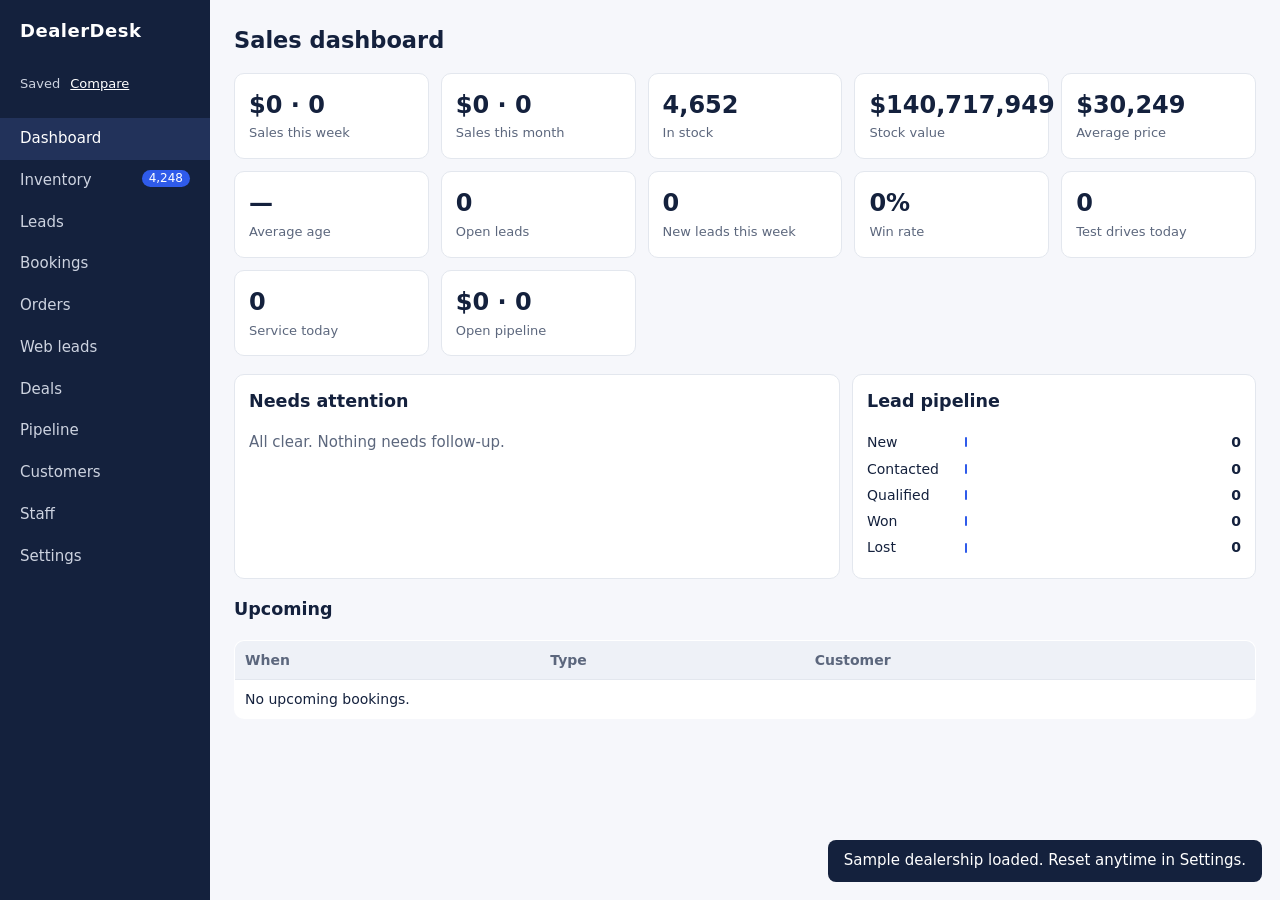
==== commit e3c81e80: "Customers tab: per-customer service history (service jobs, test drives, bookings, orders, deals, lea" ====
--- a/app.html
+++ b/app.html
@@ -416,7 +416,7 @@
     pipeline: pipeline, salesTotals: salesTotals, needsAttention: needsAttention, fromStorage: fromStorage, _createdTime: createdTime };
   if (typeof module !== 'undefined' && module.exports) module.exports = api; else root.DealerDeskDashboard = api;
 })(typeof self !== 'undefined' ? self : this);
-</script><script src="modules/store.js"></script><script src="modules/inventory.js"></script><script src="modules/favorites.js"></script><script src="modules/compare.js"></script><script src="modules/leads.js"></script><script src="modules/qr.js"></script><script src="modules/qr-label.js"></script><script src="modules/booking.js"></script><script src="modules/order.js"></script>
+</script><script src="modules/store.js"></script><script src="modules/inventory.js"></script><script src="modules/favorites.js"></script><script src="modules/compare.js"></script><script src="modules/leads.js"></script><script src="modules/qr.js"></script><script src="modules/qr-label.js"></script><script src="modules/booking.js"></script><script src="modules/order.js"></script><script src="modules/service-history.js"></script>
 <script>
 (function(){
 'use strict';
@@ -474,6 +474,8 @@
 function invList(){var q=inv.q.toLowerCase();var l=cars().filter(function(c){return(!inv.status||c.status===inv.status)&&(!inv.condition||c.condition===inv.condition)&&(!inv.make||c.make===inv.make)&&(!inv.model||c.model===inv.model)&&(!inv.body||bodyType(c)===inv.body)&&(!inv.fuel||fuel(c)===inv.fuel)&&(inv.pmin===''||c.price_cents>=inv.pmin*100)&&(inv.pmax===''||c.price_cents<=inv.pmax*100)&&(inv.ymin===''||c.year>=+inv.ymin)&&(inv.ymax===''||c.year<=+inv.ymax)&&(inv.mmax===''||c.mileage<=+inv.mmax)&&(!q||(c.year+' '+c.make+' '+c.model+' '+c.trim+' '+c.vin+' '+c.stock_no+' '+c.color).toLowerCase().indexOf(q)>=0)});
  var f={price_asc:function(a,b){return a.price_cents-b.price_cents},price_desc:function(a,b){return b.price_cents-a.price_cents},year_desc:function(a,b){return b.year-a.year},mileage_asc:function(a,b){return a.mileage-b.mileage},newest:null}[inv.sort];return f?l.slice().sort(f):l}
 var PSTAGES=[['lead','Lead'],['test_drive','Test drive'],['negotiating','Negotiating'],['reserved','Reserved/Ordered'],['sold','Sold'],['lost','Lost']],PSK={lead:1,test_drive:1,negotiating:1,reserved:1,sold:1,lost:1};
+function refreshWL(){if(!window.DDLeads)return;try{WL=DDLeads.create()}catch(e){return}if(cur!=='pipeline')return;var ae=document.activeElement;if(ae&&ae!==document.body&&document.getElementById('main').contains(ae)&&/^(INPUT|SELECT|TEXTAREA)$/.test(ae.tagName))return;if(document.querySelector('dialog[open]'))return;render()}
+window.addEventListener('storage',function(e){if(!e.key||e.key==='dealerdesk.leads.v1')refreshWL()});window.addEventListener('focus',refreshWL);document.addEventListener('visibilitychange',function(){if(!document.hidden)refreshWL()});
 function leadLink(id){if(!id||!WL||!window.DDLeads||typeof DDLeads.linkFor!=='function')return'';var l=WL.get(id);if(!l||l.id!==id)return'';var u=DDLeads.linkFor(id);if(typeof u!=='string'||!u||u.indexOf('staff-inventory.html?lead=')!==0)return'';return'<a class="btn ghost plink" href="'+esc(u)+'">Open lead</a>'}
 function dealStage(d){if(d.status==='closed')return'sold';if(d.status==='lost')return'lost';return d.stage&&PSK[d.stage]===1&&Object.prototype.hasOwnProperty.call(PSK,d.stage)&&d.stage!=='sold'&&d.stage!=='lost'&&d.stage!=='lead'?d.stage:'negotiating'}
 function applyStage(d,sg){var oth=st.deals.filter(function(x){return x!==d&&x.car_id&&x.car_id===d.car_id}),soldBy=oth.some(function(x){return x.status==='closed'}),held=oth.some(function(x){return x.status==='pending'});if(sg!=='lost'&&soldBy)throw new S.SchemaError('car','that car is already sold on another deal');d.stage=sg;d.status=sg==='sold'?'closed':sg==='lost'?'lost':'pending';setCar(d.car_id,{status:sg==='sold'?'sold':sg!=='lost'?'hold':soldBy?'sold':held?'hold':'available'});if(d.lead_id){var ld=st.leads.find(function(x){return x.id===d.lead_id});if(ld)ld.status=sg==='sold'?'won':sg==='lost'?'lost':'qualified'}}
@@ -516,6 +518,7 @@
  var linked={};st.deals.forEach(function(d){if(d.lead_id)linked[d.lead_id]=1});
  st.leads.forEach(function(l){if(linked[l.id]||l.status==='won')return;var sg=l.status==='lost'?'lost':'lead';cols[sg].push({kind:'lead',id:l.id,lead:l.id,who:l.name,car:l.interest_car_id?carName(l.interest_car_id):'No car picked yet',extra:label(l.status)+(l.source?' · '+label(l.source):''),stage:sg})});
  return'<h2>Deals pipeline</h2><p class="muted">Move a card with its stage menu. Sold marks the car sold; Lost puts it back in stock.</p><div class="board">'+PSTAGES.map(function(x){var l=cols[x[0]];return'<section class="pcol" data-stage="'+x[0]+'"><h3>'+esc(x[1])+' <span class="badge">'+l.length+'</span></h3>'+(l.length?l.slice(0,60).map(function(c){return'<div class="pcard" data-kind="'+c.kind+'" data-id="'+esc(c.id)+'"><b>'+esc(c.who||'Unnamed')+'</b><span>'+esc(c.car)+'</span><small class="muted">'+esc(c.extra)+'</small>'+leadLink(c.lead)+'<label class="muted">Stage <select data-act="pstage" data-kind="'+c.kind+'" data-id="'+esc(c.id)+'" aria-label="Stage for '+esc(c.who||'card')+'">'+PSTAGES.map(function(o){return'<option value="'+o[0]+'"'+(o[0]===c.stage?' selected':'')+'>'+esc(o[1])+'</option>'}).join('')+'</select></label></div>'}).join('')+(l.length>60?'<p class="muted">and '+(l.length-60)+' more</p>':''):'<p class="muted pempty">Nothing here.</p>')+'</section>'}).join('')+'</div>'}},
+customers:{label:'Customers',render:function(){return'<h2>Customer history</h2><div id="svchist"></div>'}},
 staff:{label:'Staff',render:function(){return'<h2>Staff</h2><form class="row" data-form="staff"><input name="name" placeholder="Name" required maxlength="80"><select name="role">'+opts(['Sales','Sales Manager','Service Advisor','Finance'],String,'Sales')+'</select><button class="btn">Add staff</button></form><table><tr><th>Name</th><th>Role</th><th>Deals closed</th><th></th></tr>'+(st.staff.length?st.staff.map(function(s){return'<tr><td>'+esc(s.name)+'</td><td>'+esc(s.role)+'</td><td>'+st.deals.filter(function(d){return d.staff_id===s.id&&d.status==='closed'}).length+'</td><td><button class="btn ghost" data-act="delstaff" data-id="'+esc(s.id)+'">Remove</button></td></tr>'}).join(''):empty(4,'No staff yet.'))+'</table>'}},
 car:{label:'Car',hidden:true,render:function(){var c=car(detailId);if(!c)return'<h2>Car</h2><p class="muted">'+(baseOk?'This car is no longer in inventory.':'Loading…')+'</p><button class="btn ghost" data-view="inventory">Back to inventory</button>';
  var ph=c.photos.length?c.photos:[NOPHOTO],i=Math.min(galIdx,ph.length-1);
@@ -538,6 +541,7 @@
 function render(){document.getElementById('nav').innerHTML='<h1>'+esc(st.settings.dealer_name||'DealerDesk')+'</h1>'+Object.keys(views).filter(function(k){return!views[k].hidden}).map(function(k){var v=views[k],n=v.count?v.count():0;return'<button data-view="'+k+'"'+(k===cur||(cur==='car'&&k==='inventory')?' class="on"':'')+'><span>'+esc(v.label)+'</span>'+(n?'<span class="badge">'+n.toLocaleString()+'</span>':'')+'</button>'}).join('');
  setMain(views[cur].render());
  if(cur==='leads'&&preCar){var sel=document.querySelector('[data-form=lead] [name=interest_car_id]');if(!car(preCar))return DD.emit('render',cur);if(sel)sel.value=preCar;var so=document.querySelector('[data-form=lead] [name=source]');if(so)so.value='other';var no=document.querySelector('[data-form=lead] [name=notes]');if(no)no.value='QR code';preCar=''}
+ if(cur==='customers'&&window.DDServiceHistory){var hel=document.getElementById('svchist');if(hel)try{DDServiceHistory.mount(hel,{state:st,cars:cars(),getItem:function(k){try{return localStorage.getItem(k)}catch(e){return null}}})}catch(e){hel.textContent='Could not load customer history.'}}
  if(cur==='orders'&&window.DDOrders){var oel=document.getElementById('orders');if(oel)DDOrders.mount(oel)}
  if(cur==='bookings'&&window.DDBooking){var bel=document.getElementById('booking');try{DDBooking.setDealerName(st.settings.dealer_name)}catch(e){}if(bel)DDBooking.mount(bel)}
  if(FAV){var nv=document.getElementById('nav'),fb=document.createElement('div');fb.className='favbar';fb.innerHTML='Saved <span class="badge"></span> <a href="#" data-act="cmp">Compare</a>';nv.insertBefore(fb,nv.children[1]);DDFavorites.badge(FAV,fb.querySelector('.badge'));
@@ -607,7 +611,7 @@
 var subs={};
 var DD=window.DealerDesk={schema:S,get state(){return st},cars:cars,car:car,save:save,render:render,views:views,inventory:inv,chime:chime,uid:uid,toast:toast,
  on:function(ev,fn){(subs[ev]=subs[ev]||[]).push(fn)},emit:function(ev,x){(subs[ev]||[]).forEach(function(fn){try{fn(x)}catch(e){}})},
- registerView:function(k,v){views[k]=v;render()},openCar:openCar,suggest:suggest,bodyType:bodyType,fuel:fuel,setCar:function(id,p){setCar(id,p);save();render()},
+ registerView:function(k,v){views[k]=v;render()},openHistory:function(q){if(window.DDServiceHistory)DDServiceHistory.open(q);cur='customers';render()},openCar:openCar,suggest:suggest,bodyType:bodyType,fuel:fuel,setCar:function(id,p){setCar(id,p);save();render()},
  addLead:function(o){var l=S.normalizeLead(Object.assign({id:uid('ld'),status:'new'},o,{interest_car_id:o.interest_car_id||null}),cars());st.leads.unshift(l);save();chime();DD.emit('lead',l);render();return l},
  addTestDrive:function(o){var t=S.normalizeTestDrive(Object.assign({id:uid('td'),status:'requested'},o),cars());st.test_drives.push(t);save();chime();DD.emit('booking',t);render();return t},
  addServiceBooking:function(o){var s=S.normalizeServiceBooking(Object.assign({id:uid('sv'),status:'booked'},o));st.service_bookings.push(s);save();chime();DD.emit('booking',s);render();return s},
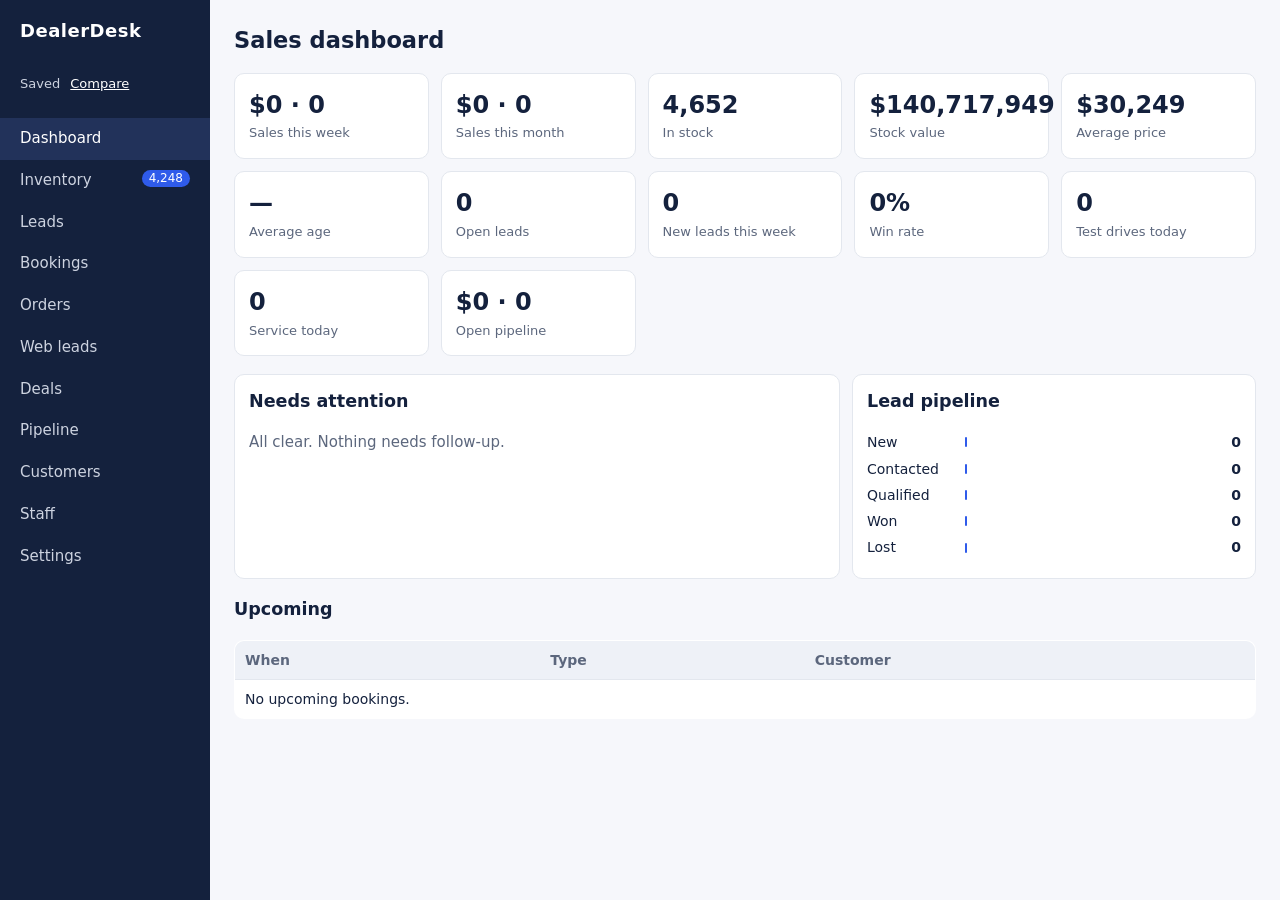
==== commit 19556111: "Code Checker live4 QA fixes (81095fe)" ====
--- a/app.html
+++ b/app.html
@@ -258,7 +258,7 @@
     if (typeof v === 'number' && Number.isFinite(v)) return new Date(v);
     if (typeof v === 'string' && v.trim()) {
       var m = /^(\d{4})-(\d{2})-(\d{2})(?:[T ](\d{2}):(\d{2}))?$/.exec(v.trim()); // local date or local date-time
-      if (m) return new Date(+m[1], m[2] - 1, +m[3], +(m[4] || 0), +(m[5] || 0));
+      if (m) { var d0 = new Date(+m[1], m[2] - 1, +m[3], +(m[4] || 0), +(m[5] || 0)); return d0.getMonth() === m[2] - 1 && d0.getDate() === +m[3] && +(m[4] || 0) < 24 && +(m[5] || 0) < 60 ? d0 : null; } // no Feb 31 -> Mar 3 rollover
       var d = new Date(v); return isNaN(d) ? null : d;
     }
     return null;
@@ -412,7 +412,7 @@
     };
   }
 
-  var api = { summary: summary, inventoryStats: inventoryStats, leadStats: leadStats, testDriveStats: testDriveStats, serviceStats: serviceStats,
+  var api = { _toDate: toDate, summary: summary, inventoryStats: inventoryStats, leadStats: leadStats, testDriveStats: testDriveStats, serviceStats: serviceStats,
     pipeline: pipeline, salesTotals: salesTotals, needsAttention: needsAttention, fromStorage: fromStorage, _createdTime: createdTime };
   if (typeof module !== 'undefined' && module.exports) module.exports = api; else root.DealerDeskDashboard = api;
 })(typeof self !== 'undefined' ? self : this);
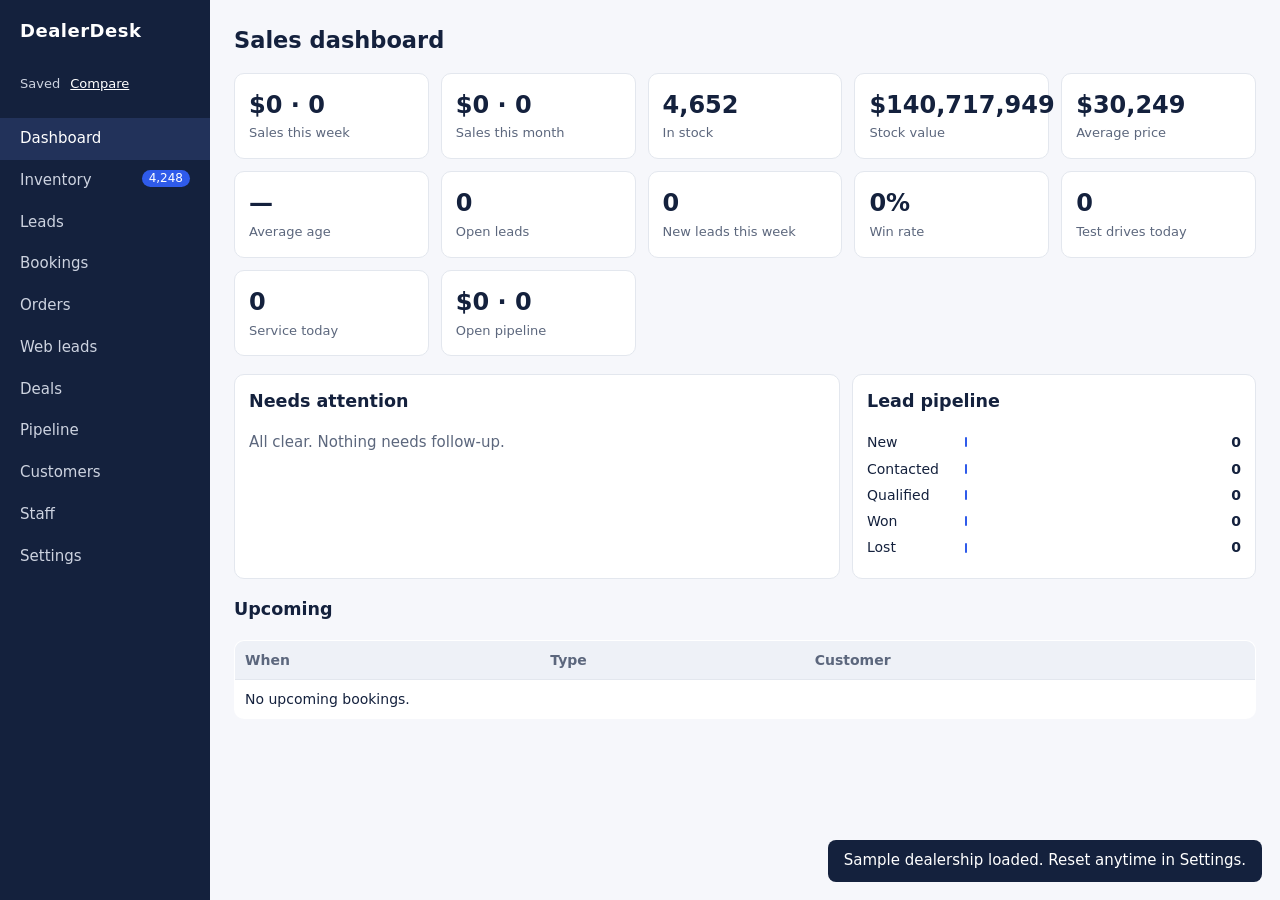
==== commit 40b0712a: "Pipeline: re-render on focus/storage only when stored leads string changed (deferred if a menu is fo" ====
--- a/app.html
+++ b/app.html
@@ -474,7 +474,8 @@
 function invList(){var q=inv.q.toLowerCase();var l=cars().filter(function(c){return(!inv.status||c.status===inv.status)&&(!inv.condition||c.condition===inv.condition)&&(!inv.make||c.make===inv.make)&&(!inv.model||c.model===inv.model)&&(!inv.body||bodyType(c)===inv.body)&&(!inv.fuel||fuel(c)===inv.fuel)&&(inv.pmin===''||c.price_cents>=inv.pmin*100)&&(inv.pmax===''||c.price_cents<=inv.pmax*100)&&(inv.ymin===''||c.year>=+inv.ymin)&&(inv.ymax===''||c.year<=+inv.ymax)&&(inv.mmax===''||c.mileage<=+inv.mmax)&&(!q||(c.year+' '+c.make+' '+c.model+' '+c.trim+' '+c.vin+' '+c.stock_no+' '+c.color).toLowerCase().indexOf(q)>=0)});
  var f={price_asc:function(a,b){return a.price_cents-b.price_cents},price_desc:function(a,b){return b.price_cents-a.price_cents},year_desc:function(a,b){return b.year-a.year},mileage_asc:function(a,b){return a.mileage-b.mileage},newest:null}[inv.sort];return f?l.slice().sort(f):l}
 var PSTAGES=[['lead','Lead'],['test_drive','Test drive'],['negotiating','Negotiating'],['reserved','Reserved/Ordered'],['sold','Sold'],['lost','Lost']],PSK={lead:1,test_drive:1,negotiating:1,reserved:1,sold:1,lost:1};
-function refreshWL(){if(!window.DDLeads)return;try{WL=DDLeads.create()}catch(e){return}if(cur!=='pipeline')return;var ae=document.activeElement;if(ae&&ae!==document.body&&document.getElementById('main').contains(ae)&&/^(INPUT|SELECT|TEXTAREA)$/.test(ae.tagName))return;if(document.querySelector('dialog[open]'))return;render()}
+var WLraw=null,WLpend=false;function leadsRaw(){try{return localStorage.getItem('dealerdesk.leads.v1')}catch(e){return null}}
+function refreshWL(){if(!window.DDLeads)return;var raw=leadsRaw();if(raw!==WLraw){try{WL=DDLeads.create()}catch(e){return}WLraw=raw;WLpend=true}if(!WLpend||cur!=='pipeline')return;var ae=document.activeElement;if(ae&&ae!==document.body&&document.getElementById('main').contains(ae)&&/^(INPUT|SELECT|TEXTAREA)$/.test(ae.tagName))return;if(document.querySelector('dialog[open]'))return;window.__plRenders=(window.__plRenders||0)+1;render()}
 window.addEventListener('storage',function(e){if(!e.key||e.key==='dealerdesk.leads.v1')refreshWL()});window.addEventListener('focus',refreshWL);document.addEventListener('visibilitychange',function(){if(!document.hidden)refreshWL()});
 function leadLink(id){if(!id||!WL||!window.DDLeads||typeof DDLeads.linkFor!=='function')return'';var l=WL.get(id);if(!l||l.id!==id)return'';var u=DDLeads.linkFor(id);if(typeof u!=='string'||!u||u.indexOf('staff-inventory.html?lead=')!==0)return'';return'<a class="btn ghost plink" href="'+esc(u)+'">Open lead</a>'}
 function dealStage(d){if(d.status==='closed')return'sold';if(d.status==='lost')return'lost';return d.stage&&PSK[d.stage]===1&&Object.prototype.hasOwnProperty.call(PSK,d.stage)&&d.stage!=='sold'&&d.stage!=='lost'&&d.stage!=='lead'?d.stage:'negotiating'}
@@ -529,7 +530,7 @@
  '<h3>Specs</h3><table class="specs">'+specs.map(function(r){return'<tr><th>'+esc(r[0])+'</th><td>'+esc(r[1])+'</td></tr>'}).join('')+'</table>'+((c.features||[]).length?'<h3>Features</h3><ul class="feat">'+c.features.map(function(f){return'<li>'+esc(f)+'</li>'}).join('')+'</ul>':'')}},
 settings:{label:'Settings',render:function(){var s=st.settings;return'<h2>Settings</h2><form class="card" data-form="settings" style="max-width:460px;display:grid;gap:10px"><label>Dealership name<br><input name="dealer_name" maxlength="80" value="'+esc(s.dealer_name)+'" style="width:100%"></label><label>Currency<br><select name="currency">'+opts(['USD','CAD','EUR','GBP','BRL'],String,s.currency)+'</select></label><label>Sales tax %<br><input name="tax_rate" data-tax data-cur="'+esc(s.tax_rate)+'" type="number" step="0.01" min="0" max="25" value="'+esc(s.tax_rate)+'"><br><span class="muted" data-tax-hint style="font-size:12px" aria-live="polite"></span></label><label><input type="checkbox" name="sound"'+(s.sound?' checked':'')+'> Soft alert chime for new leads and bookings</label><div><button class="btn">Save settings</button> <button type="button" class="btn ghost" data-act="export">Export data</button> <button type="button" class="btn ghost" data-act="reset">Reset to sample data</button></div></form>'+orderSettingsForm()}}
 };
-var cur='dashboard',preCar='',detailId='',galIdx=0,WL=null,FAV=null;try{WL=window.DDLeads&&DDLeads.create()}catch(e){}try{FAV=window.DDFavorites&&DDFavorites.create()}catch(e){};
+var cur='dashboard',preCar='',detailId='',galIdx=0,WL=null,FAV=null;try{WL=window.DDLeads&&DDLeads.create();WLraw=leadsRaw()}catch(e){}try{FAV=window.DDFavorites&&DDFavorites.create()}catch(e){};
 function openCar(id){detailId=id;galIdx=0;cur='car';if(location.hash!=='#car/'+encodeURIComponent(id))history.replaceState(null,'','#car/'+encodeURIComponent(id));render();window.scrollTo&&window.scrollTo(0,0);DD.emit('car',id)}
 /* QA live-1: keep the focused search box (and the phone keyboard) when the inventory re-renders. */
 function setMain(html){var main=document.getElementById('main'),a=document.activeElement,bar=document.getElementById('invbar'),ta=bar&&bar.querySelector('.ta');
@@ -538,7 +539,7 @@
  var ni=nta.querySelector('[data-inv=q]');if(ni&&ni.value!==a.value&&document.activeElement!==a)a.value=ni.value;
  function swap(dst,keep,src,skeep){[].slice.call(dst.childNodes).forEach(function(n){if(n!==keep)dst.removeChild(n)});var k=[].slice.call(src.childNodes),i=k.indexOf(skeep);k.slice(0,i).forEach(function(n){dst.insertBefore(n,keep)});k.slice(i+1).forEach(function(n){dst.appendChild(n)})}
  swap(main,bar,tmp,nbar);swap(bar,ta,nbar,nta)}
-function render(){document.getElementById('nav').innerHTML='<h1>'+esc(st.settings.dealer_name||'DealerDesk')+'</h1>'+Object.keys(views).filter(function(k){return!views[k].hidden}).map(function(k){var v=views[k],n=v.count?v.count():0;return'<button data-view="'+k+'"'+(k===cur||(cur==='car'&&k==='inventory')?' class="on"':'')+'><span>'+esc(v.label)+'</span>'+(n?'<span class="badge">'+n.toLocaleString()+'</span>':'')+'</button>'}).join('');
+function render(){WLpend=false;document.getElementById('nav').innerHTML='<h1>'+esc(st.settings.dealer_name||'DealerDesk')+'</h1>'+Object.keys(views).filter(function(k){return!views[k].hidden}).map(function(k){var v=views[k],n=v.count?v.count():0;return'<button data-view="'+k+'"'+(k===cur||(cur==='car'&&k==='inventory')?' class="on"':'')+'><span>'+esc(v.label)+'</span>'+(n?'<span class="badge">'+n.toLocaleString()+'</span>':'')+'</button>'}).join('');
  setMain(views[cur].render());
  if(cur==='leads'&&preCar){var sel=document.querySelector('[data-form=lead] [name=interest_car_id]');if(!car(preCar))return DD.emit('render',cur);if(sel)sel.value=preCar;var so=document.querySelector('[data-form=lead] [name=source]');if(so)so.value='other';var no=document.querySelector('[data-form=lead] [name=notes]');if(no)no.value='QR code';preCar=''}
  if(cur==='customers'&&window.DDServiceHistory){var hel=document.getElementById('svchist');if(hel)try{DDServiceHistory.mount(hel,{state:st,cars:cars(),getItem:function(k){try{return localStorage.getItem(k)}catch(e){return null}}})}catch(e){hel.textContent='Could not load customer history.'}}
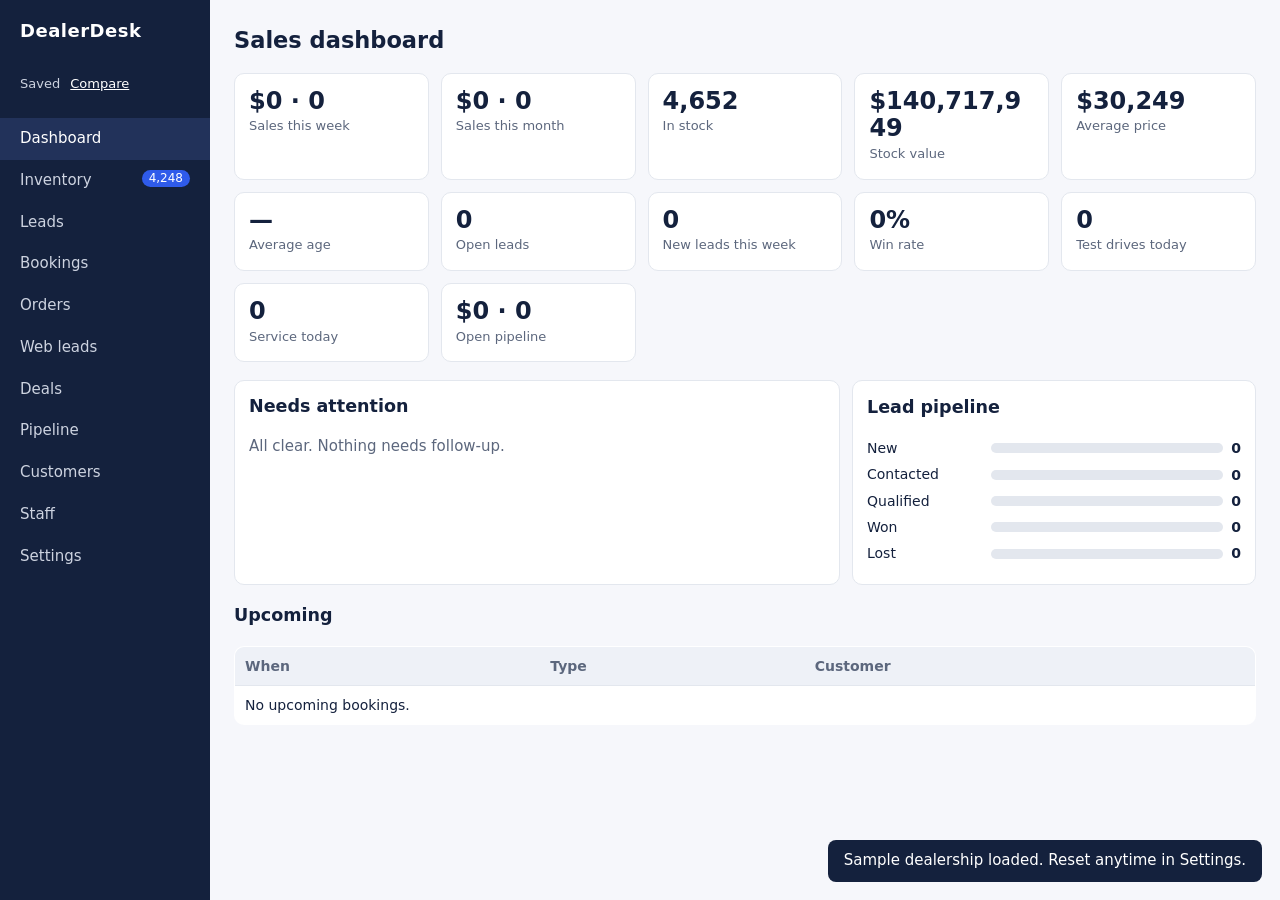
==== commit 366c8b83: "Keep the dashboard and car photos inside a phone screen. KPI figures, attention notes, and pipeline " ====
--- a/app.html
+++ b/app.html
@@ -7,20 +7,20 @@
 nav{width:210px;background:var(--ink);color:#fff;padding:18px 0;flex-shrink:0}nav h1{font-size:18px;margin:0 20px 18px;letter-spacing:.5px}
 nav button{display:flex;justify-content:space-between;width:100%;background:none;border:0;color:#cdd3e0;text-align:left;padding:10px 20px;font:inherit;cursor:pointer}
 nav button.on,nav button:hover{background:#22325a;color:#fff}.badge{background:var(--acc);color:#fff;border-radius:10px;padding:0 7px;font-size:12px}
-main{flex:1;padding:24px;overflow:auto}h2{margin:0 0 16px;font-weight:600}
-.kpis{display:grid;grid-template-columns:repeat(auto-fit,minmax(170px,1fr));gap:12px;margin-bottom:18px}
-.kpi,.card{background:var(--card);border:1px solid var(--line);border-radius:10px;padding:14px}.kpi b{display:block;font-size:24px}.kpi span{color:var(--muted);font-size:13px}
+main{flex:1;min-width:0;max-width:100%;padding:24px;overflow:auto}h2{margin:0 0 16px;font-weight:600}
+.kpis{display:grid;grid-template-columns:repeat(auto-fit,minmax(min(170px,100%),1fr));gap:12px;margin-bottom:18px}
+.kpi,.card{background:var(--card);border:1px solid var(--line);border-radius:10px;padding:14px;min-width:0}.kpi b{display:block;font-size:24px;line-height:1.15;overflow-wrap:anywhere}.kpi span{color:var(--muted);font-size:13px;overflow-wrap:anywhere}
 table{width:100%;border-collapse:collapse;background:var(--card);border:1px solid var(--line);border-radius:10px;overflow:hidden}
 th,td{padding:9px 10px;border-bottom:1px solid var(--line);text-align:left;font-size:14px}th{background:#eef1f7;font-weight:600;color:var(--muted)}
 .pill{padding:2px 8px;border-radius:10px;font-size:12px;background:#eef1f7}.pill.closed{background:#e3f4ec;color:var(--ok)}.pill.pending{background:#fbf0dc;color:var(--warn)}.pill.lost{background:#f8e1de;color:var(--bad)}
 form.row{display:flex;flex-wrap:wrap;gap:8px;margin:0 0 14px}input,select{padding:8px;border:1px solid var(--line);border-radius:6px;font:inherit}
 .btn{background:var(--acc);color:#fff;border:0;border-radius:6px;padding:8px 14px;font:inherit;cursor:pointer}.btn.ghost{background:#fff;color:var(--ink);border:1px solid var(--line)}
-.thumb{width:64px;height:42px;object-fit:cover;border-radius:4px;background:#eef1f7;display:block}.nophoto{width:64px;height:42px;border-radius:4px;background:#eef1f7}
+.thumb{width:76px;height:48px;aspect-ratio:16/10;object-fit:cover;border-radius:6px;background:#eef1f7;display:block;max-width:none}.nophoto{width:76px;height:48px;aspect-ratio:16/10;border-radius:6px;background:#eef1f7}
 .toast{position:fixed;right:18px;bottom:18px;background:var(--ink);color:#fff;padding:10px 16px;border-radius:8px;opacity:0;transition:.3s}.toast.on{opacity:1}
-@media(max-width:700px){body{flex-direction:column}nav{width:100%;display:flex;overflow-x:auto;padding:8px}nav h1{display:none}nav button{width:auto;white-space:nowrap}main{padding:14px}table{display:block;overflow-x:auto;white-space:nowrap}.btn,input,select,nav button{min-height:44px}input,select{font-size:16px}}
+@media(max-width:700px){.row input[type=search]{min-width:0}nav{scroll-snap-type:x proximity;-webkit-mask-image:linear-gradient(90deg,#000 88%,transparent);mask-image:linear-gradient(90deg,#000 88%,transparent)}nav button{min-height:44px;scroll-snap-align:start}body{flex-direction:column}nav{width:100%;display:flex;overflow-x:auto;padding:8px}nav h1{display:none}nav button{width:auto;white-space:nowrap}main{padding:14px}table{display:block;overflow-x:auto;white-space:nowrap}.btn,input,select,nav button{min-height:44px}input,select{font-size:16px}.kpis{grid-template-columns:repeat(2,minmax(0,1fr))}.kpi b{font-size:20px}}
 @media(prefers-color-scheme:dark){:root{--ink:#e6e9f2;--muted:#9aa5bd;--line:#2c3550;--bg:#0f1424;--card:#171e33}nav{background:#0a0f1d}th{background:#1f2740}.btn.ghost{background:var(--card)}input,select{background:#0f1424;color:var(--ink)}.toast{background:#2f5bea}.pill,.thumb,.nophoto{background:#1f2740}}
-.muted{color:var(--muted)}.row input[type=search]{min-width:240px;flex:1}details summary{cursor:pointer;font-weight:600}.btn[disabled]{opacity:.45;cursor:default}.board{display:grid;grid-template-columns:repeat(6,minmax(0,1fr));gap:10px;align-items:start}.pcol{background:var(--card);border:1px solid var(--line);border-radius:10px;padding:10px;min-width:0}.pcol h3{margin:0 0 8px;font-size:15px;display:flex;justify-content:space-between;align-items:center}.pcard{border:1px solid var(--line);border-radius:8px;padding:9px;margin-bottom:8px;display:grid;gap:3px;background:var(--bg);overflow-wrap:anywhere}.pcard span{font-size:14px}.pcard label{display:grid;gap:2px;font-size:12px;margin-top:4px}.pcard select{width:100%;min-height:44px}.plink{display:inline-flex;align-items:center;justify-content:center;min-height:44px;margin-top:4px;text-decoration:none}.pempty{margin:4px 0;font-size:13px}@media(max-width:1100px){.board{grid-template-columns:repeat(3,minmax(0,1fr))}}@media(max-width:700px){.board{grid-template-columns:minmax(0,1fr)}}.dash2{display:grid;grid-template-columns:minmax(0,3fr) minmax(0,2fr);gap:12px;margin-bottom:18px}.att{margin:0;padding-left:18px}.att li{margin:4px 0}.att li.hi{color:var(--bad)}.pipe{display:grid;grid-template-columns:90px 1fr 40px;align-items:center;gap:8px;margin:6px 0;font-size:14px}.pipe i{display:block;height:10px;border-radius:5px;background:var(--acc);min-width:2px}.pipe b{text-align:right}@media(max-width:700px){.dash2{grid-template-columns:1fr}}.ta{position:relative;flex:1;min-width:240px;display:flex}.ta input{flex:1}.ta-list{display:none;position:absolute;top:100%;left:0;right:0;z-index:5;background:var(--card);border:1px solid var(--line);border-radius:6px;max-height:320px;overflow:auto;box-shadow:0 6px 18px rgba(0,0,0,.12)}.ta-item{padding:9px 12px;cursor:pointer}.ta-item:hover{background:var(--bg)}.row input[type=number][data-inv]{width:110px}
-.detail{display:grid;grid-template-columns:minmax(0,3fr) minmax(0,2fr);gap:22px;margin-bottom:18px}.hero-img{width:100%;aspect-ratio:16/10;object-fit:cover;border-radius:10px;background:var(--line)}.thumbs{display:flex;gap:8px;margin-top:8px;overflow-x:auto}.tbtn{border:2px solid transparent;padding:0;border-radius:6px;background:none;cursor:pointer}.tbtn.on{border-color:var(--acc)}.tbtn img{width:84px;height:54px;object-fit:cover;border-radius:4px;display:block}.price{font-size:28px;font-weight:700;margin:4px 0 8px}.specs th{width:160px}.feat{columns:2;padding-left:18px}main a{color:inherit}.pill.available{background:#e3f4ec;color:var(--ok)}.pill.hold{background:#fbf0dc;color:var(--warn)}.pill.sold{background:#f8e1de;color:var(--bad)}@media(max-width:800px){.detail{grid-template-columns:1fr}.feat{columns:1}}.dd-heart{background:none;border:1px solid var(--line);border-radius:6px;min-width:44px;min-height:44px;font-size:18px;color:var(--bad);cursor:pointer}.favbar{margin:0 20px 12px;font-size:13px;color:#cdd3e0}.favbar a{color:#fff}.favbar a{display:inline-flex;align-items:center;min-height:44px;padding:0 6px}</style></head><body>
+.muted{color:var(--muted)}.row input[type=search]{min-width:240px;flex:1}details summary{cursor:pointer;font-weight:600}.btn[disabled]{opacity:.45;cursor:default}.board{display:grid;grid-template-columns:repeat(6,minmax(0,1fr));gap:10px;align-items:start}.pcol{background:var(--card);border:1px solid var(--line);border-radius:10px;padding:10px;min-width:0}.pcol h3{margin:0 0 8px;font-size:15px;display:flex;justify-content:space-between;align-items:center}.pcard{border:1px solid var(--line);border-radius:8px;padding:9px;margin-bottom:8px;display:grid;gap:3px;background:var(--bg);overflow-wrap:anywhere}.pcard span{font-size:14px}.pcard label{display:grid;gap:2px;font-size:12px;margin-top:4px}.pcard select{width:100%;min-height:44px}.plink{display:inline-flex;align-items:center;justify-content:center;min-height:44px;margin-top:4px;text-decoration:none}.pempty{margin:4px 0;font-size:13px}@media(max-width:1100px){.board{grid-template-columns:repeat(3,minmax(0,1fr))}}@media(max-width:700px){.board{grid-template-columns:minmax(0,1fr)}}.dash2{display:grid;grid-template-columns:minmax(0,3fr) minmax(0,2fr);gap:12px;margin-bottom:18px}.dash2>.card{min-width:0}#needs-attention h3{display:flex;flex-wrap:wrap;align-items:center;gap:8px;line-height:1.3}.att{margin:0;padding-left:1.15rem;overflow-wrap:anywhere}.att li{margin:6px 0;overflow-wrap:anywhere}.att li.hi{color:var(--bad)}.pipe{display:grid;grid-template-columns:minmax(0,7.25rem) minmax(0,1fr) auto;align-items:center;gap:8px;margin:6px 0;font-size:14px;min-width:0}.pipe>span{min-width:0;overflow-wrap:anywhere;line-height:1.2}.ptrack{display:block;height:10px;border-radius:5px;background:var(--line);overflow:hidden}.pipe i{display:block;height:100%;border-radius:5px;background:var(--acc);max-width:100%}.pipe b{text-align:right;font-variant-numeric:tabular-nums}@media(max-width:700px){.dash2{grid-template-columns:minmax(0,1fr)}.pipe{grid-template-columns:minmax(0,1fr) auto}.ptrack{grid-column:1 / -1}.row input[type=search]{min-width:0}}.ta{position:relative;flex:1;min-width:240px;display:flex}.ta input{flex:1}.ta-list{display:none;position:absolute;top:100%;left:0;right:0;z-index:5;background:var(--card);border:1px solid var(--line);border-radius:6px;max-height:320px;overflow:auto;box-shadow:0 6px 18px rgba(0,0,0,.12)}.ta-item{padding:9px 12px;cursor:pointer}.ta-item:hover{background:var(--bg)}.row input[type=number][data-inv]{width:110px}
+.detail{display:grid;grid-template-columns:minmax(0,3fr) minmax(0,2fr);gap:22px;margin-bottom:18px;min-width:0}.gallery{min-width:0;max-width:100%}.hero-img{display:block;width:100%;max-width:100%;min-width:0;height:auto;aspect-ratio:16/10;object-fit:cover;border-radius:10px;background:var(--line)}.photo-cap{margin:8px 0 0;color:var(--muted);font-size:13px;line-height:1.4;overflow-wrap:anywhere}.thumbs{display:flex;gap:8px;margin-top:8px;max-width:100%;min-width:0;overflow-x:auto}.tbtn{flex:0 0 auto;border:2px solid transparent;padding:0;border-radius:6px;background:none;cursor:pointer;min-width:44px;min-height:44px}.tbtn.on{border-color:var(--acc)}.tbtn img{width:84px;height:53px;aspect-ratio:16/10;object-fit:cover;border-radius:4px;display:block}.price{font-size:28px;font-weight:700;margin:4px 0 8px}.specs th{width:160px}.feat{columns:2;padding-left:18px}main a{color:inherit}.pill.available{background:#e3f4ec;color:var(--ok)}.pill.hold{background:#fbf0dc;color:var(--warn)}.pill.sold{background:#f8e1de;color:var(--bad)}@media(max-width:800px){.detail{grid-template-columns:minmax(0,1fr)}.feat{columns:1}}.dd-heart{background:none;border:1px solid var(--line);border-radius:6px;min-width:44px;min-height:44px;font-size:18px;color:var(--bad);cursor:pointer}.favbar{margin:0 20px 12px;font-size:13px;color:#cdd3e0}.favbar a{color:#fff}.favbar a{display:inline-flex;align-items:center;min-height:44px;padding:0 6px}</style></head><body>
 <nav id="nav"><h1>DealerDesk</h1></nav><main id="main"></main><div class="toast" id="toast"></div>
 <link rel="stylesheet" href="modules/booking.css"><link rel="stylesheet" href="modules/order.css">
 <script>// DealerDesk data schema — standalone, no dependencies.
@@ -458,6 +458,7 @@
 function toast(m){var t=document.getElementById('toast');t.textContent=m;t.classList.add('on');clearTimeout(toast.h);toast.h=setTimeout(function(){t.classList.remove('on')},2200)}
 var NOPHOTO='assets/site/no-photo.webp';
 function photo(c){var p=(c.photos&&c.photos[0])||NOPHOTO;return'<img class="thumb" loading="lazy" decoding="async" alt="" src="'+esc(p)+'" data-fallback="1">'}
+function photoCap(c){try{var f=window.DDInventory&&DDInventory.photoCaption;return f?String(f(c)||''):''}catch(e){return''}}
 function plural(n,w,pl){n=+n||0;return n.toLocaleString()+' '+(n===1?w:(pl||w+'s'))}
 function schemaErr(e){var m=String(e&&e.message||'invalid');if(!(e&&e.field))return'Could not save: '+m;var f=String(e.field);if(m.toLowerCase().indexOf(f.toLowerCase()+':')===0)m=m.slice(f.length+1).replace(/^\s+/,'');return label(f)+': '+m}
 var BODY={sedan:'Sedan',suv:'SUV',pickup:'Pickup',hatch:'Hatchback',ev:'Sedan',minivan:'Minivan',coupe:'Coupe',convertible:'Convertible',wagon:'Wagon',luxury:'Sedan',compact:'Hatchback'};
@@ -493,8 +494,8 @@
  function pct(x){return Math.round((+x||0)*100)+'%'}
  return'<h2>Sales dashboard</h2><div class="kpis">'+[['Sales this week',money(sa.week_cents)+' · '+(sa.week_count||0)],['Sales this month',money(sa.month_cents)+' · '+(sa.month_count||0)],['In stock',((iv.available||0)+(iv.hold||0)).toLocaleString()],['Stock value',money(iv.stock_value_cents)],['Average price',money(iv.avg_price_cents)],['Average age',iv.avg_age_days==null?'—':Math.round(iv.avg_age_days)+' days'],['Open leads',(ld.total||0)-(bs.won||0)-(bs.lost||0)],['New leads this week',ld.new_this_week||0],['Win rate',pct(ld.win_rate)],['Test drives today',(tdv.today||[]).length],['Service today',(sv.today||[]).length],['Open pipeline',money(pl.open_value_cents)+' · '+(pl.open_count||0)]].map(function(k){return'<div class="kpi" data-kpi="'+esc(k[0])+'"><b>'+esc(k[1])+'</b><span>'+esc(k[0])+'</span></div>'}).join('')+'</div>'+
  '<div class="dash2"><div class="card" id="needs-attention"><h3 style="margin-top:0">Needs attention'+(at.length?' <span class="badge">'+at.length+'</span>':'')+'</h3>'+(at.length?'<ul class="att">'+at.slice(0,10).map(function(a){return'<li class="'+(/uncontacted|unconfirmed/.test(a.type)?'hi':'')+'">'+esc(a.message||a.type)+'</li>'}).join('')+'</ul>'+(at.length>10?'<p class="muted">and '+(at.length-10)+' more</p>':''):'<p class="muted">All clear. Nothing needs follow-up.</p>')+'</div>'+
- '<div class="card"><h3 style="margin-top:0">Lead pipeline</h3>'+['new','contacted','qualified','won','lost'].map(function(k){var n=bs[k]||0;return'<div class="pipe"><span>'+esc(label(k))+'</span><i style="width:'+Math.round(100*n/lmax)+'%"></i><b>'+n+'</b></div>'}).join('')+
- (sk.length?'<h3>Deals and orders</h3>'+sk.map(function(k){return'<div class="pipe"><span>'+esc(label(k))+'</span><i style="width:'+Math.round(100*(stg[k].count||0)/pmax)+'%"></i><b>'+(stg[k].count||0)+'</b></div>'}).join(''):'')+'</div></div>'+
+ '<div class="card"><h3 style="margin-top:0">Lead pipeline</h3>'+['new','contacted','qualified','won','lost'].map(function(k){var n=bs[k]||0;return'<div class="pipe"><span>'+esc(label(k))+'</span><span class="ptrack"><i style="width:'+Math.round(100*n/lmax)+'%"></i></span><b>'+n+'</b></div>'}).join('')+
+ (sk.length?'<h3>Deals and orders</h3>'+sk.map(function(k){return'<div class="pipe"><span>'+esc(label(k))+'</span><span class="ptrack"><i style="width:'+Math.round(100*(stg[k].count||0)/pmax)+'%"></i></span><b>'+(stg[k].count||0)+'</b></div>'}).join(''):'')+'</div></div>'+
  '<h3>Upcoming</h3><table><tr><th>When</th><th>Type</th><th>Customer</th></tr>'+((tdv.upcoming||[]).map(function(b){return['Test drive',b]}).concat((sv.upcoming||[]).map(function(b){return['Service',b]})).slice(0,8).map(function(x){var b=x[1];return'<tr><td>'+esc(String(b.when||b.date||'').replace('T',' '))+'</td><td>'+x[0]+'</td><td>'+esc((b.customer&&typeof b.customer==='object'?b.customer.name:b.customer)||b.name||'')+'</td></tr>'}).join('')||empty(3,'No upcoming bookings.'))+'</table>'}},
 inventory:{label:'Inventory',count:function(){return cars().filter(function(c){return c.status==='available'}).length},render:function(){
  var l=invList(),pages=Math.max(1,Math.ceil(l.length/PAGE));if(inv.page>=pages)inv.page=pages-1;var rows=l.slice(inv.page*PAGE,inv.page*PAGE+PAGE);
@@ -524,7 +525,7 @@
 car:{label:'Car',hidden:true,render:function(){var c=car(detailId);if(!c)return'<h2>Car</h2><p class="muted">'+(baseOk?'This car is no longer in inventory.':'Loading…')+'</p><button class="btn ghost" data-view="inventory">Back to inventory</button>';
  var ph=c.photos.length?c.photos:[NOPHOTO],i=Math.min(galIdx,ph.length-1);
  var specs=[['Stock #',c.stock_no],['VIN',c.vin],['Year',c.year],['Make',c.make],['Model',c.model],['Trim',c.trim||'—'],['Body',bodyType(c)],['Fuel',fuel(c)],['Condition',label(c.condition)],['Mileage',c.mileage.toLocaleString()+' mi'],['Color',c.color||'—'],['Status',label(c.status)]];
- return'<p><button class="btn ghost" data-view="inventory">‹ Back to inventory</button></p><div class="detail"><div class="gallery"><img class="hero-img" alt="'+esc(carName(c.id))+'" src="'+esc(ph[i])+'" data-fallback="1">'+(ph.length>1?'<div class="thumbs">'+ph.map(function(p,j){return'<button class="tbtn'+(j===i?' on':'')+'" data-act="gal" data-id="'+j+'" aria-label="Photo '+(j+1)+'"><img loading="lazy" alt="" src="'+esc(p)+'" data-fallback="1"></button>'}).join('')+'</div>':'')+'</div>'+
+ var cap=photoCap(c);return'<p><button class="btn ghost" data-view="inventory">‹ Back to inventory</button></p><div class="detail"><div class="gallery"><img class="hero-img" alt="'+esc(carName(c.id))+'" src="'+esc(ph[i])+'" data-fallback="1">'+(cap?'<p class="photo-cap">'+esc(cap)+'</p>':'')+(ph.length>1?'<div class="thumbs">'+ph.map(function(p,j){return'<button class="tbtn'+(j===i?' on':'')+'" data-act="gal" data-id="'+j+'" aria-label="Photo '+(j+1)+'"><img loading="lazy" alt="" src="'+esc(p)+'" data-fallback="1"></button>'}).join('')+'</div>':'')+'</div>'+
  '<div class="info"><h2>'+esc(carName(c.id))+'</h2><div class="price">'+money(c.price_cents)+'</div><p><span class="pill '+esc(c.status)+'">'+esc(label(c.status))+'</span></p><p>'+esc(describe(c))+'</p>'+
  '<div class="row" id="car-actions"><button class="btn" data-act="order" data-id="'+esc(c.id)+'"'+(c.status==='sold'?' disabled':'')+'>Order this car</button><button class="btn ghost" data-act="tdbook" data-id="'+esc(c.id)+'">Book test drive</button><button class="btn ghost" data-act="favorite" data-id="'+esc(c.id)+'" data-mount="favorite">Save</button><button class="btn ghost" data-act="compare" data-id="'+esc(c.id)+'" data-mount="compare">Compare</button></div><div id="dd-mount-order" data-car="'+esc(c.id)+'"></div><div id="dd-mount-tradein" data-car="'+esc(c.id)+'"></div></div></div>'+
  '<h3>Specs</h3><table class="specs">'+specs.map(function(r){return'<tr><th>'+esc(r[0])+'</th><td>'+esc(r[1])+'</td></tr>'}).join('')+'</table>'+((c.features||[]).length?'<h3>Features</h3><ul class="feat">'+c.features.map(function(f){return'<li>'+esc(f)+'</li>'}).join('')+'</ul>':'')}},
@@ -539,7 +540,7 @@
  var ni=nta.querySelector('[data-inv=q]');if(ni&&ni.value!==a.value&&document.activeElement!==a)a.value=ni.value;
  function swap(dst,keep,src,skeep){[].slice.call(dst.childNodes).forEach(function(n){if(n!==keep)dst.removeChild(n)});var k=[].slice.call(src.childNodes),i=k.indexOf(skeep);k.slice(0,i).forEach(function(n){dst.insertBefore(n,keep)});k.slice(i+1).forEach(function(n){dst.appendChild(n)})}
  swap(main,bar,tmp,nbar);swap(bar,ta,nbar,nta)}
-function render(){WLpend=false;document.getElementById('nav').innerHTML='<h1>'+esc(st.settings.dealer_name||'DealerDesk')+'</h1>'+Object.keys(views).filter(function(k){return!views[k].hidden}).map(function(k){var v=views[k],n=v.count?v.count():0;return'<button data-view="'+k+'"'+(k===cur||(cur==='car'&&k==='inventory')?' class="on"':'')+'><span>'+esc(v.label)+'</span>'+(n?'<span class="badge">'+n.toLocaleString()+'</span>':'')+'</button>'}).join('');
+function render(){WLpend=false;document.getElementById('nav').innerHTML='<h1>'+esc(st.settings.dealer_name||'DealerDesk')+'</h1>'+Object.keys(views).filter(function(k){return!views[k].hidden}).map(function(k){var v=views[k],n=v.count?v.count():0;return'<button data-view="'+k+'"'+(k===cur||(cur==='car'&&k==='inventory')?' class="on"':'')+'><span>'+esc(v.label)+'</span>'+(n?'<span class="badge">'+n.toLocaleString()+'</span>':'')+'</button>'}).join('');try{var nvo=document.getElementById('nav'),onb=nvo.querySelector('button.on');if(onb&&nvo.scrollWidth>nvo.clientWidth)nvo.scrollLeft=Math.max(0,onb.offsetLeft-nvo.clientWidth/2+onb.offsetWidth/2);}catch(e){}
  setMain(views[cur].render());
  if(cur==='leads'&&preCar){var sel=document.querySelector('[data-form=lead] [name=interest_car_id]');if(!car(preCar))return DD.emit('render',cur);if(sel)sel.value=preCar;var so=document.querySelector('[data-form=lead] [name=source]');if(so)so.value='other';var no=document.querySelector('[data-form=lead] [name=notes]');if(no)no.value='QR code';preCar=''}
  if(cur==='customers'&&window.DDServiceHistory){var hel=document.getElementById('svchist');if(hel)try{DDServiceHistory.mount(hel,{state:st,cars:cars(),getItem:function(k){try{return localStorage.getItem(k)}catch(e){return null}}})}catch(e){hel.textContent='Could not load customer history.'}}
